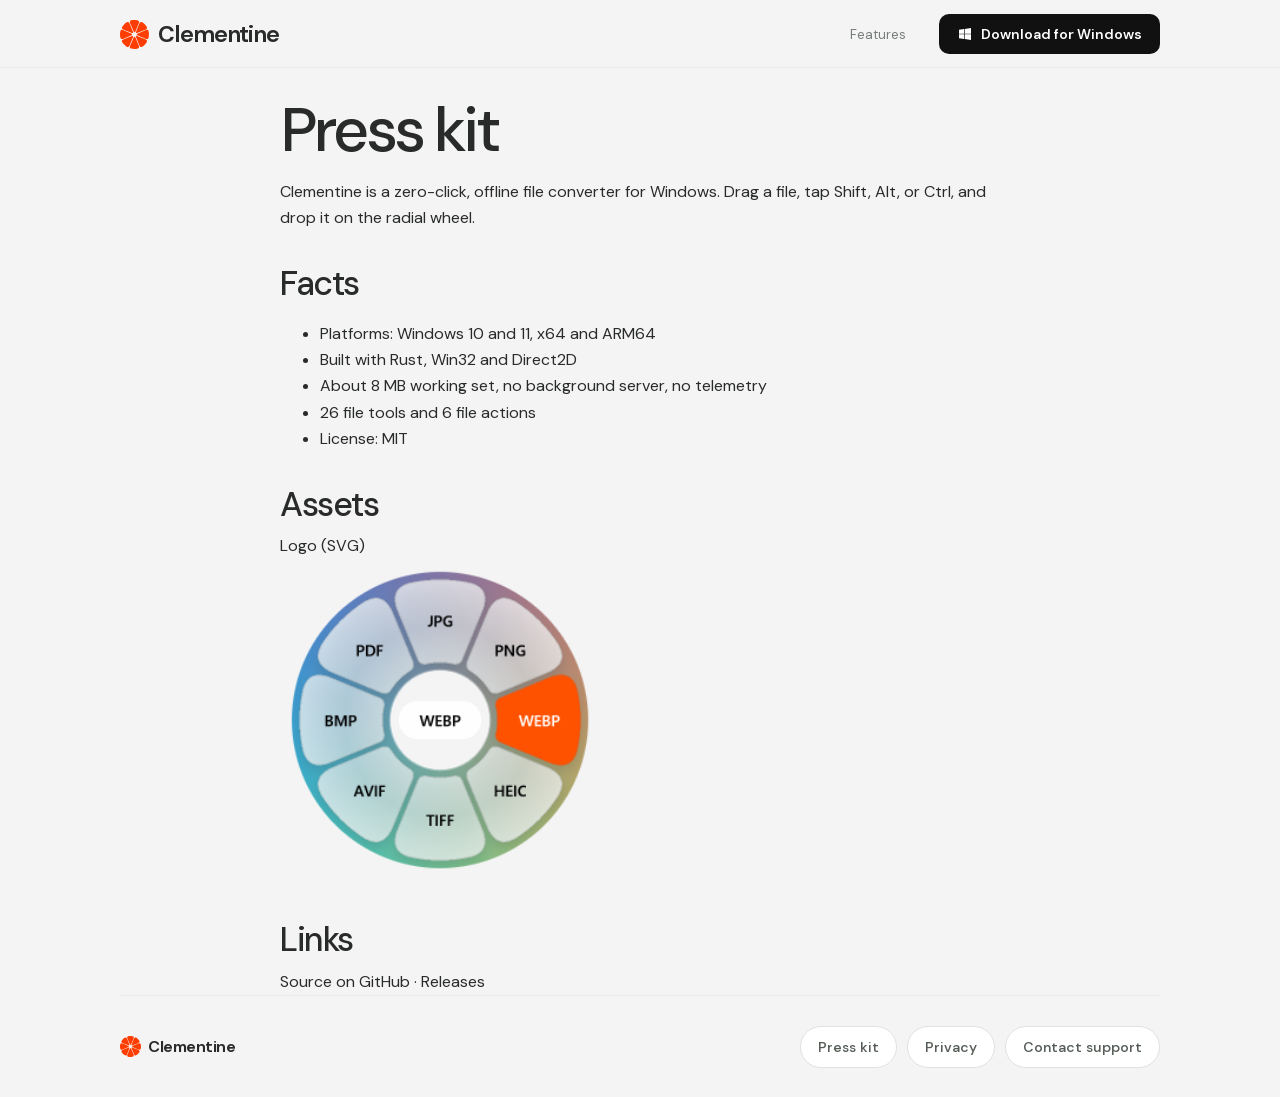
==== web/press.html @ 32402cf3 "feat(web): add interactive Clementine website, live radial playground, and README" ====
<!doctype html>
<html lang="en">
  <head>
    <meta charset="UTF-8" />
    <meta name="viewport" content="width=device-width, initial-scale=1" />
    <meta name="theme-color" content="#ffffff" />
    <title>Press kit | Clementine for Windows</title>
    <link rel="icon" type="image/svg+xml" href="favicon.svg" />
    <link rel="stylesheet" href="assets/style.css" />
  </head>
  <body class="tool-details-page">
    <header class="site-header">
      <a class="wordmark" href="index.html" aria-label="Clementine home"><span class="brand-mark" aria-hidden="true"></span>Clementine</a>
      <nav aria-label="Main navigation"><a class="quiet-link" href="index.html#details">Features</a><a href="https://github.com/TejasLamba2006/clementine/releases" class="win-download-btn" aria-label="Download Clementine for Windows"><svg viewBox="0 0 24 24" aria-hidden="true"><path d="M3 5.5 10.5 4.5v7H3zM11.5 4.4 21 3v8.5h-9.5zM3 12.5h7.5v7L3 18.5zM11.5 12.5H21V21l-9.5-1.4z"/></svg>Download for Windows</a></nav>
    </header>
    <main class="content-width prose">
      <h1>Press kit</h1>
      <p>Clementine is a zero-click, offline file converter for Windows. Drag a file, tap Shift, Alt, or Ctrl, and drop it on the radial wheel.</p>
      <h2>Facts</h2>
      <ul><li>Platforms: Windows 10 and 11, x64 and ARM64</li><li>Built with Rust, Win32 and Direct2D</li><li>About 8 MB working set, no background server, no telemetry</li><li>26 file tools and 6 file actions</li><li>License: MIT</li></ul>
      <h2>Assets</h2>
      <p><a href="favicon.svg">Logo (SVG)</a></p>
      <p><img src="images/wheel-conversions.png" alt="Clementine conversion wheel" width="320" /></p>
      <h2>Links</h2>
      <p><a href="https://github.com/TejasLamba2006/clementine">Source on GitHub</a> · <a href="https://github.com/TejasLamba2006/clementine/releases">Releases</a></p>
    </main>
    <footer class="site-footer content-width">
      <a class="wordmark" href="index.html"><span class="brand-mark" aria-hidden="true"></span>Clementine</a>
      <div class="footer-actions"><a class="support-link" href="press.html">Press kit</a><a class="support-link" href="privacy.html">Privacy</a><a class="support-link" href="https://github.com/TejasLamba2006/clementine/issues">Contact support</a></div>
    </footer>
  </body>
</html>
---- web/assets/style.css ----
@font-face{font-family:DM Sans;font-style:normal;font-weight:400 700;font-display:swap;src:url(../fonts/dm-sans-latin.woff2) format("woff2")}@font-face{font-family:Caveat;font-style:normal;font-weight:400 700;font-display:swap;src:url(../fonts/caveat.ttf) format("truetype")}:root{font-family:DM Sans,-apple-system,BlinkMacSystemFont,sans-serif;color:#282b29;background:var(--page-bg);font-synthesis:none;-webkit-font-smoothing:antialiased;--page-bg: #f4f4f4;--content-bg: #fff;--orange: #f35b28;--muted: #828782;--line: #e9ece8}*{box-sizing:border-box}html{scroll-behavior:smooth;scroll-padding-top:88px}body{margin:0}button,a{-webkit-tap-highlight-color:transparent}button{font:inherit;color:inherit}a{color:inherit;text-decoration:none}button,a,[role=menuitem]{outline-offset:6px}button:focus-visible,a:focus-visible,[role=menuitem]:focus-visible{outline:2px solid var(--orange)}button{cursor:pointer}[hidden]{display:none!important}p,h1,h2,h3{margin:0}.content-width,.site-header{width:min(1040px,calc(100% - 96px));margin-inline:auto}.site-header{height:68px;display:flex;align-items:center;justify-content:space-between;position:sticky;top:0;z-index:50}.site-header:before{content:"";position:absolute;inset:0 calc((100vw - 100%)/-2);z-index:-1;background:#f4f4f4ed;backdrop-filter:blur(16px);-webkit-backdrop-filter:blur(16px);border-bottom:1px solid #282b290a;pointer-events:none}.wordmark{display:inline-flex;gap:9px;align-items:center;font-size:23px;font-weight:650;letter-spacing:-1.1px}.brand-mark{display:inline-block;width:29px;height:29px;background:url(../favicon.svg) center / contain no-repeat;flex-shrink:0}.site-header nav{display:flex;gap:33px;align-items:center;font-size:13px}.quiet-link{color:#767d78;transition:color .2s}.quiet-link:hover{color:#282b29}.hero{overflow:hidden}.app-demo{padding-block:24px 12px}.app-demo video{display:block;width:50%;height:auto;margin-inline:auto;background:transparent;filter:brightness(1.008);mix-blend-mode:multiply;pointer-events:none}.tool-stats{display:grid;grid-template-columns:repeat(3,minmax(0,1fr));gap:20px;padding-block:24px 64px}.tool-stat{background:var(--content-bg);border:1px solid #e6e6e6;border-radius:18px;padding:36px 24px;text-align:center}.tool-stat strong{display:block;color:var(--orange);font-size:clamp(56px,7vw,80px);font-weight:500;letter-spacing:-4px;line-height:1.1;margin-bottom:14px}.tool-stat h2{font-size:clamp(17px,2vw,22px);font-weight:500;letter-spacing:-.5px}.tool-stat p{max-width:290px;margin:10px auto 0;color:var(--muted);font-size:13px;line-height:1.6}@media(max-width:600px){.tool-stats{grid-template-columns:1fr;gap:12px;padding-block:16px 40px}.tool-stat{padding:28px 20px}}.hero-copy{text-align:center;position:relative;z-index:2;padding:24px 20px 0}h1{font-size:clamp(44px,4.9vw,67px);line-height:1.07;font-weight:500;letter-spacing:-3.8px}.hero-description{margin-top:21px;font-size:14px;color:#858a84}.hero-local{margin-top:10px;font-size:14px;color:#596557}.scene{height:820px;position:relative;isolation:isolate;margin-top:-5px}.landscape{position:absolute;inset:0;z-index:-2;overflow:hidden;background:#e2ecf0}.landscape img{position:absolute;width:min(100%,1536px);height:100%;min-width:980px;object-fit:cover;object-position:center top;left:50%;top:0;transform:translate(-50%);-webkit-user-select:none;user-select:none;pointer-events:none}.scene-top-fade,.scene-bottom-fade{position:absolute;left:0;right:0;pointer-events:none;z-index:-1}.scene-top-fade{top:0;height:190px;background:linear-gradient(var(--page-bg) 0%,rgb(244 244 244 / .95) 11%,rgb(244 244 244 / .62) 40%,transparent)}.scene-bottom-fade{bottom:0;height:240px;background:linear-gradient(to bottom,rgb(244 244 244 / 0),rgb(244 244 244 / .08) 20%,rgb(244 244 244 / .64) 58%,rgb(244 244 244 / .94) 82%,var(--page-bg))}.hint-wrap{position:absolute;inset-block:0;width:min(1200px,100%);left:50%;transform:translate(-50%);z-index:3;pointer-events:none}.gesture-hint{position:absolute;width:180px;color:#596557;font-family:Caveat,Noteworthy,cursive;font-size:28px;font-weight:500;line-height:1.1;text-align:center}#hint-text{display:block;transform:rotate(-6deg)}.hint-arrow{position:absolute;left:0;top:34px;overflow:visible;fill:none;stroke:currentColor;stroke-width:1.7;stroke-linecap:round;stroke-linejoin:round}kbd{font-family:inherit;font-size:11px;font-weight:500;padding:2px 5px;margin:0 2px;background:#f7f8f4;border:1px solid #dadfd6;border-radius:4px;box-shadow:0 1px #dadfd6;color:#50594f;white-space:nowrap}.files{position:absolute;width:min(1200px,100%);height:100%;left:50%;top:0;transform:translate(-50%);z-index:2}.file{width:116px;padding:4px 0;border:0;border-radius:5px;background:none;display:flex;flex-direction:column;align-items:center;position:absolute;left:var(--x);top:var(--y);transform:translate(-50%,-50%);-webkit-user-select:none;user-select:none;touch-action:none;cursor:default;-webkit-user-drag:none;-webkit-touch-callout:none}.file-art{width:72px;height:72px;position:relative;display:flex;justify-content:center;align-items:center;border-radius:5px}.file-icon{width:64px;height:64px;object-fit:contain;pointer-events:none}.file-name{font-family:-apple-system,BlinkMacSystemFont,sans-serif;font-size:12px;font-weight:500;line-height:17px;color:#fff;padding:1px 4px;margin-top:2px;border-radius:3px;text-shadow:0 1px 3px #24323dcc,0 0 1px #24323d80;max-width:116px;overflow:hidden;text-overflow:ellipsis;white-space:nowrap}.file.is-selected .file-art{background:#263a5026}.file.is-selected .file-name,.drag-ghost .file-name{color:#fff;background:#0063d9;text-shadow:none}.file:focus-visible{outline:none}.file.is-source{opacity:.4}.file.is-processing{pointer-events:none}.file.is-processing .file-art{opacity:.48}.file.is-processing .file-art:after{content:"";width:16px;height:16px;border:2px solid #b6bfb3;border-top-color:var(--orange);border-radius:50%;position:absolute;animation:spin .7s linear infinite}.radial-menu{position:fixed;z-index:30;width:272px;height:272px;transform:translate(-50%,-50%);pointer-events:none;animation:bloom .2s cubic-bezier(.18,.82,.24,1)}.fan-glass{position:absolute;inset:10.08px;border-radius:50%;background:#c0c9cd40;backdrop-filter:blur(16px) saturate(1.45);-webkit-backdrop-filter:blur(16px) saturate(1.45);-webkit-mask:radial-gradient(circle,transparent 0 42.24px,#000 42.6px);mask:radial-gradient(circle,transparent 0 42.24px,#000 42.6px);box-shadow:inset 0 0 0 1px #fff5}.radial-menu svg{position:relative;overflow:visible;filter:drop-shadow(0 5px 8px #26343825)}.petal{fill:url(#glass-fill);stroke:#5d666638;stroke-width:.75;transition:fill .12s}.fan-target.is-highlighted .petal{fill:#ff5200;stroke:#c2653470}.wheel-label{fill:#000;font:600 14px ui-rounded,SF Pro Rounded,-apple-system,BlinkMacSystemFont,sans-serif;letter-spacing:.35px;pointer-events:none}.fan-target.is-highlighted .wheel-label,.preview-target.is-highlighted .wheel-label{fill:#fff}.wheel-tool-label{font-size:8.5px;letter-spacing:.2px}.wheel-tool-icon{pointer-events:none;filter:brightness(0)}.fan-target.is-highlighted .wheel-tool-icon,.preview-target.is-highlighted .wheel-tool-icon{filter:brightness(0) invert(1)}.fan-target{cursor:pointer}.radial-menu.keyboard-mode .fan-target{pointer-events:auto}.fan-center-label{position:absolute;z-index:2;left:50%;top:50%;transform:translate(-50%,-50%);display:grid;place-items:center;width:70px;min-height:32px;border-radius:24px;background:#ffffffb8;backdrop-filter:blur(12px) saturate(1.3);-webkit-backdrop-filter:blur(12px) saturate(1.3);border:1px solid #ffffffb3;padding:4px 6px;color:#000;font:500 12px/1.2 ui-rounded,SF Pro Rounded,-apple-system,BlinkMacSystemFont,sans-serif;letter-spacing:.35px;text-align:center;box-shadow:0 2px 6px #00000010,inset 0 1px #ffffffb3;pointer-events:none}.fan-center-label.is-tool{min-height:36px;font-size:8.5px;font-weight:600;letter-spacing:.2px;overflow-wrap:anywhere}.drag-ghost{position:fixed;left:0;top:0;padding:4px 0;display:flex;flex-direction:column;align-items:center;z-index:40;pointer-events:none;opacity:.8}body.is-dragging,body.is-dragging *{cursor:default!important}body.is-dragging{-webkit-user-select:none;user-select:none}.details{padding-top:82px;padding-bottom:104px}h2{font-size:34px;font-weight:500;line-height:1.2;letter-spacing:-1.45px}h3{font-size:15px;font-weight:550;letter-spacing:-.25px}.bento-grid{display:grid;grid-template-columns:repeat(6,minmax(0,1fr));gap:16px}.bento-tabs{display:flex;flex-wrap:wrap;justify-content:center;width:fit-content;max-width:100%;gap:4px;padding:5px;margin:0 auto 24px;border-radius:14px;background:#f4f4f4}.bento-tabs button{display:flex;align-items:center;justify-content:center;gap:8px;border:0;border-radius:10px;padding:10px 12px;background:transparent;color:#777;font-size:12px;font-weight:500}.bento-tabs img{width:22px;height:22px;flex-shrink:0;object-fit:contain;pointer-events:none}.bento-tabs button[aria-selected=true]{background:#fff;color:#292929;box-shadow:0 1px 4px #0000000d}#bento-panel:focus-visible{outline:2px solid var(--orange);outline-offset:7px;border-radius:20px}.bento-cards{display:contents}.bento-grid[data-file-type=zip] .bento-card{grid-column:span 3}.bento-shortcut{grid-column:1 / -1;padding:32px 0 27px;border:1px solid #e6e6e6;border-radius:20px;overflow:hidden;background:var(--content-bg)}.bento-shortcut>h2{text-align:center;font-size:32px;margin-bottom:30px}.wheel-pair{display:grid;grid-template-columns:repeat(2,minmax(0,1fr))}.wheel-pair:where([data-wheel-count="1"]){grid-template-columns:1fr}.wheel-preview{min-width:0;text-align:center}.wheel-preview+.wheel-preview{border-left:1px solid #e5e5e5}.wheel-keys{display:flex;align-items:center;justify-content:center;gap:13px;height:72px;margin-bottom:18px}.wheel-preview>h3{font-size:12px;font-weight:500;letter-spacing:0;color:#757575}.demo-key{width:78px;height:66px;border:1px solid #d5dad5;border-radius:10px;padding:10px 11px;display:flex;flex-direction:column;align-items:flex-start;justify-content:space-between;font-family:-apple-system,BlinkMacSystemFont,sans-serif;font-size:10px;background:linear-gradient(#fff,#f4f5f1);color:#697267;box-shadow:0 4px #dce1db,0 5px 8px #334d3210,inset 0 1px #fff}.demo-key>span{font-size:22px;line-height:22px}.drag-shift-prompt{position:fixed;width:220px;z-index:45;display:flex;flex-direction:column;align-items:center;gap:14px;transform:translate(-50%);pointer-events:none;transition:opacity .18s}.drag-shift-prompt p{font-size:12px;font-weight:500;line-height:1.4;color:#52604f;text-shadow:0 1px 4px #fff}.drag-shift-prompt .demo-key{animation:press-shift 1.8s ease-in-out infinite}.drag-shift-prompt.is-pressed{opacity:0;transition-delay:.18s}.drag-shift-prompt.is-pressed .demo-key{animation:none;transform:translateY(4px);color:#d55223;background:#fff0e4;box-shadow:0 1px #d9c1af,inset 0 1px 4px #c5641810}.demo-key.is-held{color:#d55223;background:#fff0e4;border-color:#efc8ac;box-shadow:0 1px #e4ba9b,inset 0 1px 4px #c5641810;transform:translateY(4px)}.key-plus{color:#9aa099;font-size:12px}.wheel-stage{position:relative;min-width:0;height:324px}.preview-fan{position:absolute;z-index:2;left:50%;top:20px;width:272px;height:272px;transform:translate(-50%)}.preview-fan>svg{position:relative;overflow:visible;filter:drop-shadow(0 5px 8px #26343820)}.preview-petal{fill:var(--preview-glass);stroke:#5d666638;stroke-width:.75}.preview-target{cursor:pointer;outline:none}.preview-target:focus-visible .preview-petal{stroke:#52656c;stroke-width:2}.preview-target.is-highlighted .preview-petal{fill:#ff5200;stroke:#c2653470}.demo-result{position:absolute;top:289px;width:100%;text-align:center;color:#6c797d;font-size:11px}.bento-card{grid-column:span 2;display:flex;flex-direction:column;overflow:hidden;border-radius:18px;border:1px solid #e6e6e6;background:var(--content-bg)}.bento-card-link{cursor:pointer}.bento-card-link:hover{border-color:#cfd2cf}.bento-card-link:focus-visible{outline-offset:3px}.bento-illustration{position:relative}.bento-art{height:203px;position:relative;display:flex;align-items:center;justify-content:center;flex-shrink:0;-webkit-user-select:none;user-select:none}.bento-art img{object-fit:contain;pointer-events:none}.bento-copy{padding:16px 27px 29px}.bento-copy h3{font-size:17px;font-weight:550;letter-spacing:-.45px}.bento-copy p{color:#777;font-size:12px;line-height:1.8;margin-top:10px}.card-detail-cue{display:flex;align-items:center;justify-content:space-between;margin-top:18px;padding-top:14px;border-top:1px solid #eeeeec;color:#666d67;font-size:11px;font-weight:600}.card-detail-cue b{color:var(--orange);font-size:15px;font-weight:500}.selection-label{display:inline-block;padding:4px 8px;margin-bottom:10px;border-radius:5px;background:#f4f4f4;color:#777;font-size:10px;line-height:1.4}.join-art{gap:12px}.join-clips{display:flex;gap:5px}.join-clips>div,.archive-formats>div{display:flex;flex-direction:column;align-items:center;gap:8px;color:#888;font-size:10px}.join-clips img{width:45px;height:65px}.join-art>img{width:60px;height:80px}.join-art>span{color:#aaa;font-size:20px}.split-art{flex-direction:column;gap:17px}.split-strip{display:flex;gap:9px}.split-strip>div{position:relative;width:61px;height:43px}.split-strip img{width:100%;height:100%;object-fit:cover;border-radius:3px}.split-strip span{position:absolute;bottom:3px;left:4px;color:#fff;text-shadow:0 1px 3px #000;font-size:9px}.split-output{display:flex;align-items:center;gap:7px;color:#888;font-size:10px}.split-output img{width:40px;height:40px}.archive-formats{gap:12px}.archive-formats img{width:51px;height:68px}.compression-art{gap:13px;padding-top:12px}.compression-source,.compression-output{display:flex;flex-direction:column;align-items:center;width:105px}.compression-source img{width:86px;height:86px}.compression-output img{width:61px;height:86px}.compression-source span,.compression-output span{font:9px -apple-system,sans-serif;color:#8a959b;margin-top:5px}.compression-arrow,.archive-arrow{font-size:20px;color:#a9b6b9}.pdf-art{gap:2px;padding-top:13px}.pdf-page{position:relative}.pdf-page img{display:block;width:73px;height:91px}.pdf-page>span{display:block;text-align:center;font:9px -apple-system,sans-serif;color:#a99b90;margin-top:4px}.pdf-page-one{margin-top:22px}.pdf-page-three{margin-top:-22px}.metadata-sheet{width:162px;margin-top:16px;padding:11px 17px 14px;border:1px solid #e2e8e0;border-radius:11px;background:#fff9;box-shadow:0 5px 14px #344b2b08}.metadata-sheet>img{width:67px;height:46px;display:block;margin:0 auto 10px}.metadata-sheet>span{display:flex;align-items:center;justify-content:space-between;font-size:10px;line-height:23px;color:#9aa397;border-top:1px solid #e6ece2}.metadata-sheet i{font-style:normal;color:#b4bfb1}.resize-art{padding-bottom:12px}.resize-frame{width:166px;height:111px;border:1px solid #84999d;position:relative;padding:5px}.resize-frame>img{width:100%;height:100%;object-fit:cover}.resize-frame i{position:absolute;width:6px;height:6px;border:1px solid #84999d;background:#fff}.resize-frame i:nth-of-type(1){left:-3px;top:-3px}.resize-frame i:nth-of-type(2){right:-3px;top:-3px}.resize-frame i:nth-of-type(3){left:-3px;bottom:-3px}.resize-frame i:nth-of-type(4){right:-3px;bottom:-3px}.resize-size{position:absolute;top:165px;color:#98a095;font:9px -apple-system,sans-serif}.media-art{flex-direction:column;gap:19px;padding-top:18px}.photo-tool-preview{width:166px;height:111px;padding:5px;overflow:hidden;border:1px solid #e0e3e0;border-radius:12px;background:#f6f6f6;box-shadow:0 5px 14px #344b2b0a}.photo-tool-preview img{display:block;width:100%;height:100%;border-radius:8px;object-fit:cover}.waveform{height:87px;display:flex;gap:3px;align-items:center}.waveform>span{width:3px;border-radius:2px;background:#a6a6a6}.waveform>span:nth-child(-n+5),.waveform>span:nth-last-child(-n+5){opacity:.3}.audio-visualizer-art{gap:12px;padding-top:12px}.visualizer-canvas{display:flex;align-items:center;justify-content:center;width:220px;height:86px;padding:0 10px;border-radius:10px;background:#000;overflow:hidden}.visualizer-canvas .waveform{height:70px;gap:3px}.visualizer-canvas .waveform>span{width:3px;background:var(--orange);opacity:1}.media-tools{display:flex;gap:21px;align-items:center}.media-tools img{width:17px;height:17px;opacity:.45}.archive-art{gap:10px}.archive-file{width:70px;height:89px}.archive-contents{position:relative;width:102px;height:80px}.archive-contents img{position:absolute;width:52px;height:64px;top:8px}.archive-contents img:nth-child(1){left:0;top:0}.archive-contents img:nth-child(2){left:24px;top:12px}.archive-contents img:nth-child(3){left:48px;top:24px}.file-flow{gap:18px}.file-flow>img,.file-flow .flow-stack img{width:73px;height:91px}.file-flow>span,.text-art>span{color:#aaa;font-size:20px}.flow-stack{position:relative;width:99px;height:107px}.flow-stack img{position:absolute;top:0;left:0}.flow-stack img+img{top:16px;left:26px}.collage-art{width:176px;height:122px;display:grid;grid-template-columns:1fr 1fr;grid-template-rows:1fr 1fr;gap:4px;padding:5px;background:#fff;box-shadow:0 3px 9px #00000012}.collage-art img{width:100%;height:100%;min-height:0;object-fit:cover}.collage-art img:first-child{grid-row:1 / -1;object-position:30% center}.collage-art img:last-child{object-position:80% 90%}.timeline-art{flex-direction:column;gap:14px;padding-top:20px}.timeline-art>img{width:58px;height:58px}.timeline-track{display:flex;align-items:center;width:194px;height:52px;gap:2px;padding:4px 7px;position:relative;border:1px solid #a0a0a0;border-radius:5px;overflow:hidden}.timeline-track>img{min-width:0;width:20%;height:100%;object-fit:cover}.timeline-track>i{position:absolute;z-index:1;left:0;inset-block:0;width:5px;background:#a0a0a0}.timeline-track>i:last-child{left:auto;right:0}.timeline-track .waveform{transform:scaleY(.45);gap:2px}.speed-art{flex-direction:column;gap:15px;padding-top:17px}.speed-art>img{width:76px;height:83px}.speed-art>div{display:flex;align-items:center;gap:17px;font-size:12px;color:#999}.speed-art strong{font-weight:500;padding:6px 11px;border-radius:6px;background:#fff;color:#555}.media-art .media-file{width:78px;height:89px}.snapshot-art{display:flex;align-items:center;width:222px}.snapshot-art img{width:84px;height:72px;padding:4px 4px 12px;background:#fff;object-fit:cover;box-shadow:0 3px 9px #00000012}.snapshot-art img+img{margin-left:-15px}.snapshot-art img:nth-child(2){transform:translateY(-15px)}.channels-art{flex-direction:column;gap:9px}.channels-art>div{display:flex;align-items:center;gap:12px;color:#888;font-size:11px;height:42px}.channels-art .waveform{transform:scaleY(.42)}.text-art{gap:18px}.text-art>img{width:72px;height:92px}.text-sheet{width:70px;height:87px;padding:12px 10px;background:#fff;border:1px solid #ddd;box-shadow:0 2px 4px #00000008}.text-sheet span{display:block;color:#888;font-size:10px;margin-bottom:9px}.text-sheet i{display:block;height:2px;background:#ccc;margin-top:6px}.text-sheet i:last-child{width:65%}.bento-footnote{text-align:center;color:#929b8f;font-size:11px;margin-top:27px}.formats{border-top:1px solid var(--line);padding-top:79px;padding-bottom:100px}.formats-heading{display:flex;align-items:flex-end;justify-content:space-between;margin-bottom:41px}.format-row{display:grid;grid-template-columns:160px 1fr 210px;align-items:center;border-top:1px solid var(--line);padding:24px 0;gap:22px}.format-row h3{font-size:13px}.format-row p{display:flex;flex-wrap:wrap;gap:8px 18px;font-size:12px;color:#636d64;word-spacing:14px}.format-row p span{word-spacing:normal}.format-note{text-align:right;font-size:11px;color:#a0a69d}.format-footnote{margin-top:3px;font-size:10px;color:#a0a69d}.privacy{display:grid;grid-template-columns:.9fr 1.1fr;gap:64px;padding-block:76px;border-top:1px solid var(--line)}.privacy-eyebrow{color:#b84116;font-size:14px;font-weight:600;margin-bottom:18px}.privacy-copy h2{max-width:390px;font-size:clamp(36px,4vw,48px);letter-spacing:-1.8px}.privacy-copy>p:last-child{max-width:420px;margin-top:22px;color:#636d64;font-size:16px;line-height:1.7}.privacy-points{display:grid;gap:14px}.privacy-points article{position:relative;min-height:156px;padding:28px 28px 28px 82px;border:1px solid #e6e6e6;border-radius:18px;background:var(--content-bg)}.privacy-points article>span{position:absolute;left:27px;top:27px;display:grid;place-items:center;width:36px;height:36px;border-radius:10px;background:#f0f0f0;color:#6d726e;font:500 20px/1 -apple-system,BlinkMacSystemFont,sans-serif}.privacy-points h3{font-size:18px}.privacy-points p{margin-top:9px;color:#777;font-size:14px;line-height:1.65}.closing{text-align:center;background:var(--page-bg);padding:36px 24px 104px}.closing-mark{width:39px;height:39px;margin-bottom:24px}.closing h2{font-size:35px}.download-section{display:grid;grid-template-columns:1fr 1.15fr;gap:64px;align-items:center;padding-block:28px 104px}.download-eyebrow{color:#b84116;font-size:14px;font-weight:600;margin-bottom:18px}.download-intro h2{font-size:clamp(36px,4vw,48px);letter-spacing:-1.8px}.download-intro>p:last-child{max-width:340px;margin-top:22px;font-size:16px;line-height:1.7;color:#636d64}.download-card{padding:36px;border:1px solid #e8d7cd;border-radius:22px;background:var(--content-bg);box-shadow:0 12px 40px #282b2907}.download-card h3{font-size:19px}.download-includes{list-style:none;padding:24px 0 0;margin:24px 0 0;border-top:1px solid var(--line);display:grid;gap:16px}.download-includes li{position:relative;padding-left:26px;font-size:15px;line-height:1.5}.download-includes li:before{content:"✓";position:absolute;left:0;color:#b84116}.app-store-badge{display:inline-flex;width:179px;height:46px;flex-shrink:0}.app-store-badge img{display:block;width:100%;height:auto}.download-card .app-store-badge{margin-top:32px}.download-compatibility{margin-top:18px;font-size:14px;line-height:1.6;color:#636d64}@media(max-width:700px){.privacy{grid-template-columns:1fr;gap:28px;padding-block:54px}.privacy-points article{min-height:0;padding:24px 22px 24px 72px}.privacy-points article>span{left:21px;top:23px}.download-section{grid-template-columns:1fr;gap:28px;padding-bottom:64px}.download-card{padding:26px}}.system-requirements{display:block;margin-top:15px;color:#a2a599;font-size:10px}.site-footer{border-top:1px solid var(--line);min-height:102px;display:flex;align-items:center;justify-content:space-between}.site-footer .wordmark{font-size:16px;letter-spacing:-.5px;gap:7px}.site-footer .brand-mark{width:21px;height:21px}.footer-actions{display:flex;align-items:center;gap:10px}.support-link{display:inline-flex;align-items:center;min-height:42px;padding:10px 17px;border:1px solid #dfe2df;border-radius:999px;background:var(--content-bg);color:#565d57;font-size:14px;font-weight:550;transition:border-color .2s,color .2s,background .2s}.support-link:hover{border-color:#c8ccc8;background:#fafafa;color:#282b29}.tool-details-page main{padding-top:28px}.tools-index{display:grid;grid-template-columns:repeat(5,minmax(0,1fr));gap:1px;overflow:hidden;margin-bottom:28px;border:1px solid #e5e7e4;border-radius:18px;background:#e5e7e4}.tools-index-group{min-width:0;padding:22px;background:var(--content-bg)}.tools-index-group h2{margin-bottom:15px;color:#343834;font-size:13px;font-weight:650;letter-spacing:-.2px}.tools-index-group div{display:grid;gap:9px}.tools-index-group a{color:#777d78;font-size:11px;line-height:1.35}.tools-index-group a:hover{color:var(--orange)}.tool-detail-list{display:grid;gap:20px;padding-bottom:100px}.tool-detail-row{display:grid;grid-template-columns:minmax(0,1.15fr) minmax(280px,.85fr);min-height:580px;overflow:hidden;border:1px solid #dedfdd;border-radius:22px;background:#efefef}.tool-window-shot{display:flex;align-items:center;justify-content:center;min-width:0;min-height:520px;margin:0;padding:42px 34px;overflow:hidden;background:transparent}.tool-window-shot img{display:block;width:100%;max-width:520px;max-height:610px;border-radius:24px;object-fit:contain;filter:drop-shadow(0 15px 24px #2025221a)}.tool-detail-copy{align-self:center;padding:52px 50px}.tool-detail-copy>span{color:var(--orange);font-size:11px;font-weight:650;text-transform:uppercase;letter-spacing:.8px}.tool-detail-copy h2{margin-top:12px;font-size:36px}.tool-detail-copy>p{margin-top:18px;color:#6f756f;font-size:14px;line-height:1.7}.tool-detail-copy ul{display:grid;gap:13px;margin:28px 0 0;padding:25px 0 0;border-top:1px solid #e9ebe8;list-style:none}.tool-detail-copy li{position:relative;padding-left:22px;color:#464c47;font-size:13px;line-height:1.5}.tool-detail-copy li:before{content:"✓";position:absolute;left:0;color:var(--orange);font-weight:650}.tools-cta{display:flex;align-items:center;justify-content:space-between;gap:40px;margin-bottom:96px;padding:48px 52px;border-radius:22px;background:#282b29;color:#fff}.tools-cta h2{max-width:590px;font-size:33px}.tools-cta p{margin-top:12px;color:#bbc0bb;font-size:13px}.press-page{background:#f7f7f5}.press-page .site-header,.press-page .site-footer,.press-main{width:min(760px,calc(100% - 96px))}.press-nav-link{color:#666d67;font-size:13px}.press-nav-link:hover{color:#282b29}.press-main{padding:64px 0 96px}.press-intro{padding-bottom:54px}.press-intro>p:first-child{color:var(--orange);font-size:12px;font-weight:650}.press-intro h1{margin-top:10px;font-size:clamp(42px,6vw,58px)}.press-intro>p:last-of-type{max-width:660px;margin-top:20px;color:#626862;font-size:17px;line-height:1.65}.press-actions{display:flex;flex-wrap:wrap;gap:20px;margin-top:26px}.press-text-link,.press-facts a,.press-file-link{color:#bd441b;text-decoration:underline;text-underline-offset:4px}.press-text-link{font-size:13px}.press-section{padding:48px 0;border-top:1px solid #d9dcd8}.press-section>h2,.press-section-heading h2{font-size:28px}.press-facts{margin:26px 0 0;border-top:1px solid #d9dcd8}.press-facts div{display:flex;gap:24px;padding:13px 0;border-bottom:1px solid #d9dcd8}.press-facts dt{flex:0 0 150px;color:#7a807a;font-size:13px}.press-facts dd{min-width:0;margin:0;font-size:13px;font-weight:550}.press-copy p{margin-top:9px;color:#626862;font-size:15px;line-height:1.75}.press-copy .press-description-lead{margin-top:24px;color:#323633;font-size:17px;font-weight:650;line-height:1.6}.press-copy .press-description-body{margin-top:25px;padding-top:25px;border-top:1px solid #d9dcd8}.press-copy .press-description-continuation{margin-top:20px}.press-features{margin:24px 0 0;padding-left:20px}.press-features li{margin-top:10px;padding-left:4px;color:#4f554f;font-size:14px;line-height:1.55}.press-section-heading{margin-bottom:28px}.press-section-heading p{max-width:600px;margin-top:9px;color:#777d78;font-size:13px;line-height:1.6}.press-section-heading .press-text-link{display:inline-block;margin-top:13px}.press-assets{display:block}.press-asset{display:block;margin-bottom:40px}.press-asset img{display:block;width:100%;height:auto;border:1px solid #d9dcd8;border-radius:12px}.press-asset span{display:block;margin-top:10px;color:#686f69;font-size:12px}.press-icon-asset{width:220px}.press-video{display:block;width:100%;margin-top:26px;border:1px solid #d9dcd8;border-radius:12px;background:#fff}.press-file-link{display:inline-block;margin-top:12px;font-size:13px}.press-contact p{margin-top:9px;color:#777d78;font-size:14px}.press-contact .press-text-link{display:inline-block;margin-top:16px}.press-page .site-footer .support-link{min-height:0;padding:0;border:0;border-radius:0;background:none;font-size:13px}.press-page .site-footer .support-link:hover{background:none}.sr-only{position:absolute;width:1px;height:1px;padding:0;margin:-1px;overflow:hidden;clip:rect(0,0,0,0);white-space:nowrap;border:0}@keyframes bloom{0%{opacity:0;transform:translate(-50%,-50%) scale(.45)}to{opacity:1;transform:translate(-50%,-50%) scale(1)}}@keyframes spin{to{transform:rotate(360deg)}}@keyframes press-shift{0%,52%,to{transform:translateY(0);color:#697267;background:#fafbf7;box-shadow:0 4px #dce1db,0 5px 8px #334d3210,inset 0 1px #fff}20%,34%{transform:translateY(4px);color:#d55223;background:#fff0e4;box-shadow:0 1px #d9c1af,inset 0 1px 4px #c5641810}}@media(min-width:1537px){.landscape{background:linear-gradient(#e8eef2,#dfeaf0)}.landscape img{-webkit-mask-image:linear-gradient(90deg,transparent,#000 12%,#000 88%,transparent);mask-image:linear-gradient(90deg,transparent,#000 12%,#000 88%,transparent)}}@media(max-width:1100px){.scene{height:760px}.format-row{grid-template-columns:120px 1fr 185px}.format-row p{gap:12px;word-spacing:8px;flex-wrap:wrap}.bento-copy{padding:16px 22px 25px}.bento-copy h3{font-size:16px}}@media(max-width:900px){.tools-index{grid-template-columns:repeat(2,minmax(0,1fr))}.tool-detail-row{grid-template-columns:1fr}.tool-window-shot{min-height:480px}.tool-detail-copy{padding:44px}}@media(min-width:701px)and (max-width:900px){.bento-card{grid-column:span 3}.demo-key{width:65px}}@media(max-width:700px){html{scroll-padding-top:82px}.content-width,.site-header{width:calc(100% - 44px)}.site-header{height:62px}.wordmark{font-size:21px}.brand-mark{width:26px;height:26px}.site-header nav{gap:16px;font-size:11px}.quiet-link{display:none}.app-demo video{width:90%}.hero{padding-bottom:28px}.hero-copy{padding-top:20px}h1{font-size:47px;letter-spacing:-2.6px}.hero-description,.scene{display:none}.landscape img{min-width:870px}.scene-top-fade{height:190px}.scene-bottom-fade{height:200px}.file{--x: var(--mobile-x) !important;--y: var(--mobile-y) !important;width:90px}.file-art{width:64px;height:64px}.file-icon{width:56px;height:56px}.file-name{font-size:11px;max-width:94px}.details{padding-top:47px;padding-bottom:61px}h2{font-size:28px;letter-spacing:-1.1px}.bento-grid{gap:13px}.bento-tabs{width:100%;gap:2px;margin-bottom:18px}.bento-tabs button{flex:0 0 auto;min-width:62px;flex-direction:column;gap:5px;padding:9px 4px;font-size:11px}.demo-key{width:74px;height:61px}.bento-card,.bento-grid[data-file-type=zip] .bento-card{grid-column:1 / -1}.bento-art{height:194px}.bento-copy{padding:13px 25px 27px}.bento-copy h3{font-size:18px}.bento-footnote{font-size:10px;line-height:1.7;margin-top:22px}.formats{padding-top:51px;padding-bottom:66px}.formats-heading{display:block;margin-bottom:27px}.format-row{grid-template-columns:80px 1fr;gap:10px;padding:20px 0}.format-row p{display:block;line-height:2;font-size:11px;word-spacing:8px}.format-row h3{font-size:12px}.format-note{display:block;grid-column:2;font-size:10px;line-height:1.6}.format-footnote{line-height:1.7;font-size:9px}.closing{padding-top:19px;padding-bottom:65px}.closing h2{font-size:28px}.site-footer{min-height:86px;flex-wrap:wrap;gap:14px;padding-block:18px}.footer-actions{width:100%}.footer-actions .support-link{flex:1;justify-content:center;text-align:center}.tool-details-page main{padding-top:16px}.tools-index{grid-template-columns:1fr;margin-bottom:16px}.tools-index-group{padding:20px}.tools-index-group div{display:flex;flex-wrap:wrap;gap:8px}.tools-index-group a{padding:7px 10px;border-radius:999px;background:#f3f3f3}.tool-detail-list{gap:14px;padding-bottom:60px}.tool-detail-row{min-height:0;border-radius:18px}.tool-window-shot{min-height:320px;padding:28px 18px}.tool-window-shot img{max-height:430px}.tool-detail-copy{padding:30px 25px 34px}.tool-detail-copy h2{font-size:28px}.tools-cta{align-items:flex-start;flex-direction:column;margin-bottom:60px;padding:34px 28px}.tools-cta h2{font-size:27px}.press-page .site-header,.press-page .site-footer,.press-main{width:calc(100% - 44px)}.press-main{padding:44px 0 68px}.press-intro{padding-bottom:42px}.press-intro>p:last-of-type{font-size:16px}.press-section{padding:38px 0}.press-facts dt{flex-basis:104px}.press-asset{margin-bottom:30px}.press-icon-asset{width:170px}.press-page .footer-actions{flex-wrap:wrap}.press-page .footer-actions .support-link{flex:0 0 auto}}@media(max-width:360px){.site-header .wordmark{gap:6px;font-size:18px}.site-header .brand-mark{width:23px;height:23px}.site-header .app-store-badge{width:156px;height:40px}}@media(max-width:600px){.wheel-pair{grid-template-columns:1fr}.wheel-preview+.wheel-preview{border-left:0;border-top:1px solid #e5e5e5;padding-top:25px;margin-top:8px}.bento-shortcut>h2{font-size:28px}}@media(prefers-reduced-motion:reduce){html{scroll-behavior:auto}*,*:before,*:after{animation-duration:.01ms!important;transition-duration:.01ms!important}}.wheel-note{padding:0 22px;text-align:center;color:var(--muted);font-size:12px;line-height:1.7}.drag-wheel-prompt{position:fixed;z-index:45;display:flex;gap:15px;padding:9px 13px;border:1px solid #fff9;border-radius:12px;background:#ffffffd9;-webkit-backdrop-filter:blur(14px);backdrop-filter:blur(14px);transform:translate(-50%);pointer-events:none;color:#596557;font-size:11px;white-space:nowrap}.file-actions-section{padding-block:0 80px}.actions-heading{display:flex;justify-content:space-between;align-items:center;margin-bottom:28px}.actions-heading p{margin-top:12px;color:var(--muted);font-size:14px}.file-actions-layout{display:grid;grid-template-columns:320px minmax(0,1fr);align-items:center;gap:24px}.file-actions-preview{padding:30px 16px 12px;border:1px solid #e6e6e6;border-radius:18px;background:var(--content-bg)}.file-action-cards{display:grid;grid-template-columns:repeat(2,minmax(0,1fr));gap:16px}.file-action-card{padding:30px;border-radius:18px;border:1px solid #e6e6e6;background:var(--content-bg)}.file-action-card img{display:block;margin-bottom:22px;opacity:.7}.file-action-card h3{font-size:18px}.file-action-card p{margin-top:12px;font-size:13px;line-height:1.75;color:var(--muted)}.actions-footnote{margin-top:22px;color:var(--muted);font-size:12px;line-height:1.8}.action-demo{position:fixed;z-index:55;right:24px;bottom:24px;width:280px;padding:26px;border:1px solid #d9dfda;border-radius:20px;background:#f9faf8ee;-webkit-backdrop-filter:blur(20px);backdrop-filter:blur(20px);box-shadow:0 12px 45px #24323d26}.action-demo h3{font-size:18px}.action-demo p{font-size:12px;line-height:1.7;color:var(--muted)}.action-demo small{display:block;margin-top:18px;font-size:10px;color:var(--muted)}.action-demo-close{position:absolute;right:13px;top:10px;border:0;border-radius:50%;background:#e5e7e4;width:24px;height:24px;font-size:18px}.action-demo-file{display:flex;align-items:center;gap:6px;font-size:12px;padding-block:15px;overflow-wrap:anywhere}.action-demo-file .file-art{flex-shrink:0}.action-demo code{display:block;margin-top:14px;font-size:11px;overflow-wrap:anywhere}.action-demo-destination{margin-top:15px;padding:10px 14px;border:0;border-radius:8px;background:var(--orange);color:#fff;font:inherit;font-size:12px}@media(max-width:900px){.file-actions-layout{grid-template-columns:1fr}.file-actions-preview{width:320px;max-width:100%;justify-self:center}}@media(max-width:700px){.wheel-pair{grid-template-columns:1fr}.wheel-preview+.wheel-preview{border-left:0;border-top:1px solid #e5e5e5;padding-top:25px}.file-action-cards{grid-template-columns:1fr;gap:12px}.file-actions-section{padding-bottom:60px}.actions-heading p{max-width:210px;line-height:1.6}.file-action-card{padding:26px}.action-demo{width:min(280px,calc(100vw - 32px));right:16px;bottom:16px}}.radial-menu.is-empty{width:245px;height:auto}.empty-drag-wheel{padding:24px;border:1px solid #d9dfda;border-radius:18px;background:#fffffff2;box-shadow:0 8px 28px #24323d20;color:var(--muted);font-size:13px;line-height:1.7;text-align:center}

.win-download-btn{display:inline-flex;align-items:center;gap:8px;height:40px;padding:0 18px;border-radius:10px;background:#111;color:#fff;font:600 14px/1 "DM Sans",system-ui,sans-serif;text-decoration:none;white-space:nowrap;transition:transform .15s,background .15s}
.win-download-btn:hover{background:#2a2a2a;transform:translateY(-1px)}
.win-download-btn svg{width:16px;height:16px;fill:currentColor}
.win-download-btn.secondary{background:#fff;color:#111;box-shadow:inset 0 0 0 1px rgba(0,0,0,.18)}
.win-download-btn.secondary:hover{background:#f4f4f4}
.download-card .win-download-btn{margin-right:8px;margin-bottom:8px}
.winget-cmd{display:inline-block;margin:8px 0 0;padding:8px 12px;border-radius:8px;background:#f4f4f4;font:13px ui-monospace,Consolas,monospace}
.prose{max-width:720px;line-height:1.65}.prose h1{margin-bottom:16px}.prose h2{margin:32px 0 8px}
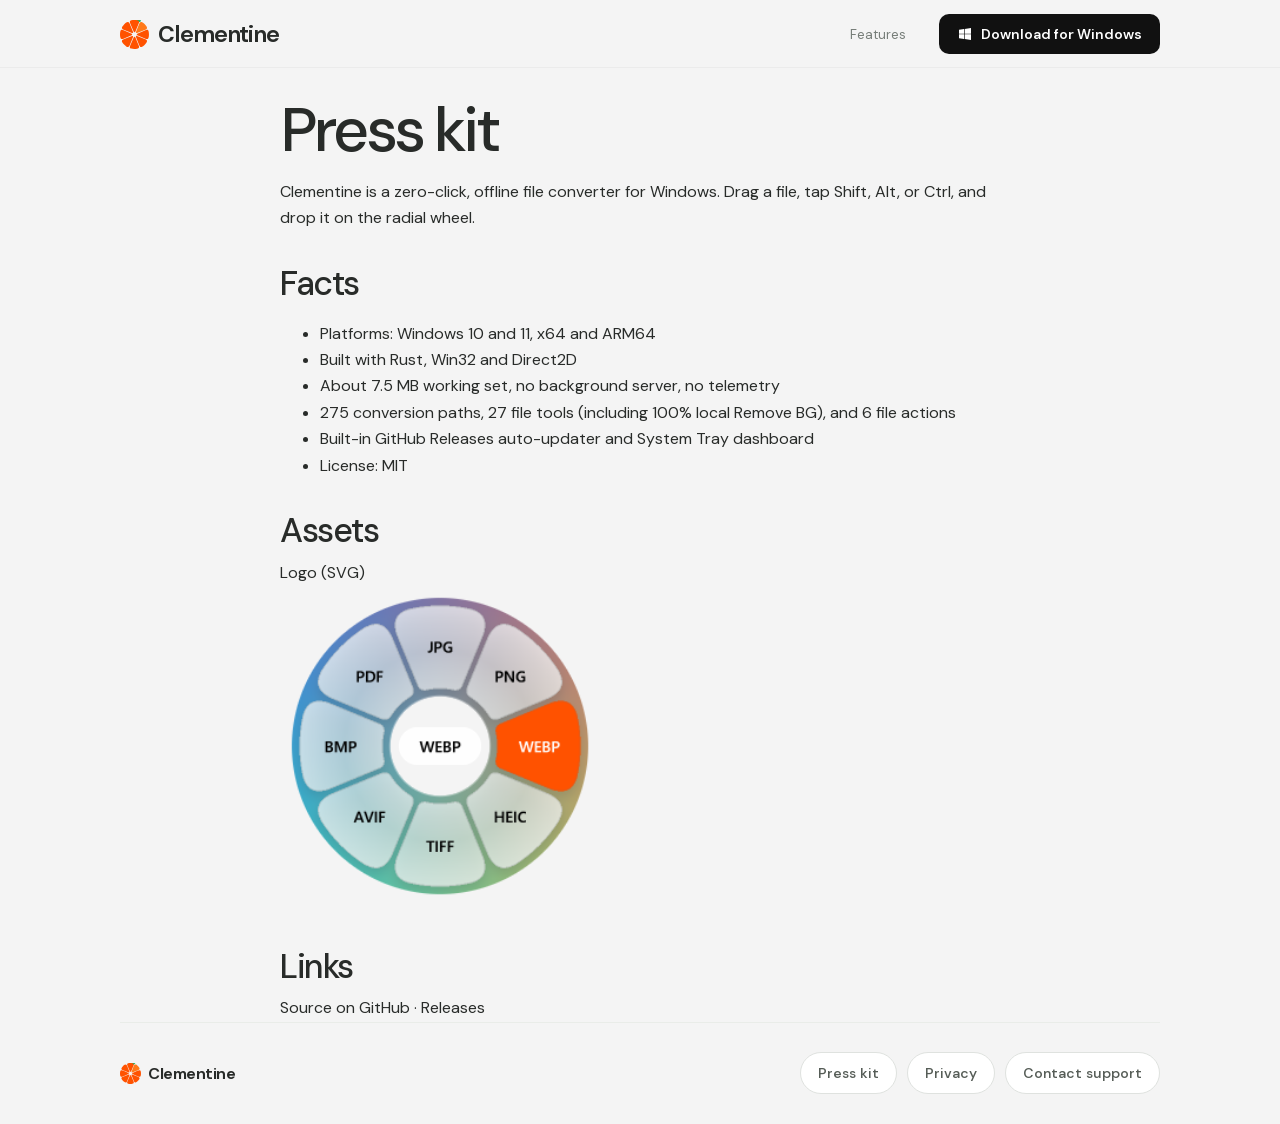
==== commit 43056def: "feat: add GitHub auto-updater, 100% local Remove BG tool, and native Windows website overhaul" ====
--- a/web/press.html
+++ b/web/press.html
@@ -17,7 +17,7 @@
       <h1>Press kit</h1>
       <p>Clementine is a zero-click, offline file converter for Windows. Drag a file, tap Shift, Alt, or Ctrl, and drop it on the radial wheel.</p>
       <h2>Facts</h2>
-      <ul><li>Platforms: Windows 10 and 11, x64 and ARM64</li><li>Built with Rust, Win32 and Direct2D</li><li>About 8 MB working set, no background server, no telemetry</li><li>26 file tools and 6 file actions</li><li>License: MIT</li></ul>
+      <ul><li>Platforms: Windows 10 and 11, x64 and ARM64</li><li>Built with Rust, Win32 and Direct2D</li><li>About 7.5 MB working set, no background server, no telemetry</li><li>275 conversion paths, 27 file tools (including 100% local Remove BG), and 6 file actions</li><li>Built-in GitHub Releases auto-updater and System Tray dashboard</li><li>License: MIT</li></ul>
       <h2>Assets</h2>
       <p><a href="favicon.svg">Logo (SVG)</a></p>
       <p><img src="images/wheel-conversions.png" alt="Clementine conversion wheel" width="320" /></p>
--- a/web/assets/style.css
+++ b/web/assets/style.css
@@ -1,4 +1,4 @@
-@font-face{font-family:DM Sans;font-style:normal;font-weight:400 700;font-display:swap;src:url(../fonts/dm-sans-latin.woff2) format("woff2")}@font-face{font-family:Caveat;font-style:normal;font-weight:400 700;font-display:swap;src:url(../fonts/caveat.ttf) format("truetype")}:root{font-family:DM Sans,-apple-system,BlinkMacSystemFont,sans-serif;color:#282b29;background:var(--page-bg);font-synthesis:none;-webkit-font-smoothing:antialiased;--page-bg: #f4f4f4;--content-bg: #fff;--orange: #f35b28;--muted: #828782;--line: #e9ece8}*{box-sizing:border-box}html{scroll-behavior:smooth;scroll-padding-top:88px}body{margin:0}button,a{-webkit-tap-highlight-color:transparent}button{font:inherit;color:inherit}a{color:inherit;text-decoration:none}button,a,[role=menuitem]{outline-offset:6px}button:focus-visible,a:focus-visible,[role=menuitem]:focus-visible{outline:2px solid var(--orange)}button{cursor:pointer}[hidden]{display:none!important}p,h1,h2,h3{margin:0}.content-width,.site-header{width:min(1040px,calc(100% - 96px));margin-inline:auto}.site-header{height:68px;display:flex;align-items:center;justify-content:space-between;position:sticky;top:0;z-index:50}.site-header:before{content:"";position:absolute;inset:0 calc((100vw - 100%)/-2);z-index:-1;background:#f4f4f4ed;backdrop-filter:blur(16px);-webkit-backdrop-filter:blur(16px);border-bottom:1px solid #282b290a;pointer-events:none}.wordmark{display:inline-flex;gap:9px;align-items:center;font-size:23px;font-weight:650;letter-spacing:-1.1px}.brand-mark{display:inline-block;width:29px;height:29px;background:url(../favicon.svg) center / contain no-repeat;flex-shrink:0}.site-header nav{display:flex;gap:33px;align-items:center;font-size:13px}.quiet-link{color:#767d78;transition:color .2s}.quiet-link:hover{color:#282b29}.hero{overflow:hidden}.app-demo{padding-block:24px 12px}.app-demo video{display:block;width:50%;height:auto;margin-inline:auto;background:transparent;filter:brightness(1.008);mix-blend-mode:multiply;pointer-events:none}.tool-stats{display:grid;grid-template-columns:repeat(3,minmax(0,1fr));gap:20px;padding-block:24px 64px}.tool-stat{background:var(--content-bg);border:1px solid #e6e6e6;border-radius:18px;padding:36px 24px;text-align:center}.tool-stat strong{display:block;color:var(--orange);font-size:clamp(56px,7vw,80px);font-weight:500;letter-spacing:-4px;line-height:1.1;margin-bottom:14px}.tool-stat h2{font-size:clamp(17px,2vw,22px);font-weight:500;letter-spacing:-.5px}.tool-stat p{max-width:290px;margin:10px auto 0;color:var(--muted);font-size:13px;line-height:1.6}@media(max-width:600px){.tool-stats{grid-template-columns:1fr;gap:12px;padding-block:16px 40px}.tool-stat{padding:28px 20px}}.hero-copy{text-align:center;position:relative;z-index:2;padding:24px 20px 0}h1{font-size:clamp(44px,4.9vw,67px);line-height:1.07;font-weight:500;letter-spacing:-3.8px}.hero-description{margin-top:21px;font-size:14px;color:#858a84}.hero-local{margin-top:10px;font-size:14px;color:#596557}.scene{height:820px;position:relative;isolation:isolate;margin-top:-5px}.landscape{position:absolute;inset:0;z-index:-2;overflow:hidden;background:#e2ecf0}.landscape img{position:absolute;width:min(100%,1536px);height:100%;min-width:980px;object-fit:cover;object-position:center top;left:50%;top:0;transform:translate(-50%);-webkit-user-select:none;user-select:none;pointer-events:none}.scene-top-fade,.scene-bottom-fade{position:absolute;left:0;right:0;pointer-events:none;z-index:-1}.scene-top-fade{top:0;height:190px;background:linear-gradient(var(--page-bg) 0%,rgb(244 244 244 / .95) 11%,rgb(244 244 244 / .62) 40%,transparent)}.scene-bottom-fade{bottom:0;height:240px;background:linear-gradient(to bottom,rgb(244 244 244 / 0),rgb(244 244 244 / .08) 20%,rgb(244 244 244 / .64) 58%,rgb(244 244 244 / .94) 82%,var(--page-bg))}.hint-wrap{position:absolute;inset-block:0;width:min(1200px,100%);left:50%;transform:translate(-50%);z-index:3;pointer-events:none}.gesture-hint{position:absolute;width:180px;color:#596557;font-family:Caveat,Noteworthy,cursive;font-size:28px;font-weight:500;line-height:1.1;text-align:center}#hint-text{display:block;transform:rotate(-6deg)}.hint-arrow{position:absolute;left:0;top:34px;overflow:visible;fill:none;stroke:currentColor;stroke-width:1.7;stroke-linecap:round;stroke-linejoin:round}kbd{font-family:inherit;font-size:11px;font-weight:500;padding:2px 5px;margin:0 2px;background:#f7f8f4;border:1px solid #dadfd6;border-radius:4px;box-shadow:0 1px #dadfd6;color:#50594f;white-space:nowrap}.files{position:absolute;width:min(1200px,100%);height:100%;left:50%;top:0;transform:translate(-50%);z-index:2}.file{width:116px;padding:4px 0;border:0;border-radius:5px;background:none;display:flex;flex-direction:column;align-items:center;position:absolute;left:var(--x);top:var(--y);transform:translate(-50%,-50%);-webkit-user-select:none;user-select:none;touch-action:none;cursor:default;-webkit-user-drag:none;-webkit-touch-callout:none}.file-art{width:72px;height:72px;position:relative;display:flex;justify-content:center;align-items:center;border-radius:5px}.file-icon{width:64px;height:64px;object-fit:contain;pointer-events:none}.file-name{font-family:-apple-system,BlinkMacSystemFont,sans-serif;font-size:12px;font-weight:500;line-height:17px;color:#fff;padding:1px 4px;margin-top:2px;border-radius:3px;text-shadow:0 1px 3px #24323dcc,0 0 1px #24323d80;max-width:116px;overflow:hidden;text-overflow:ellipsis;white-space:nowrap}.file.is-selected .file-art{background:#263a5026}.file.is-selected .file-name,.drag-ghost .file-name{color:#fff;background:#0063d9;text-shadow:none}.file:focus-visible{outline:none}.file.is-source{opacity:.4}.file.is-processing{pointer-events:none}.file.is-processing .file-art{opacity:.48}.file.is-processing .file-art:after{content:"";width:16px;height:16px;border:2px solid #b6bfb3;border-top-color:var(--orange);border-radius:50%;position:absolute;animation:spin .7s linear infinite}.radial-menu{position:fixed;z-index:30;width:272px;height:272px;transform:translate(-50%,-50%);pointer-events:none;animation:bloom .2s cubic-bezier(.18,.82,.24,1)}.fan-glass{position:absolute;inset:10.08px;border-radius:50%;background:#c0c9cd40;backdrop-filter:blur(16px) saturate(1.45);-webkit-backdrop-filter:blur(16px) saturate(1.45);-webkit-mask:radial-gradient(circle,transparent 0 42.24px,#000 42.6px);mask:radial-gradient(circle,transparent 0 42.24px,#000 42.6px);box-shadow:inset 0 0 0 1px #fff5}.radial-menu svg{position:relative;overflow:visible;filter:drop-shadow(0 5px 8px #26343825)}.petal{fill:url(#glass-fill);stroke:#5d666638;stroke-width:.75;transition:fill .12s}.fan-target.is-highlighted .petal{fill:#ff5200;stroke:#c2653470}.wheel-label{fill:#000;font:600 14px ui-rounded,SF Pro Rounded,-apple-system,BlinkMacSystemFont,sans-serif;letter-spacing:.35px;pointer-events:none}.fan-target.is-highlighted .wheel-label,.preview-target.is-highlighted .wheel-label{fill:#fff}.wheel-tool-label{font-size:8.5px;letter-spacing:.2px}.wheel-tool-icon{pointer-events:none;filter:brightness(0)}.fan-target.is-highlighted .wheel-tool-icon,.preview-target.is-highlighted .wheel-tool-icon{filter:brightness(0) invert(1)}.fan-target{cursor:pointer}.radial-menu.keyboard-mode .fan-target{pointer-events:auto}.fan-center-label{position:absolute;z-index:2;left:50%;top:50%;transform:translate(-50%,-50%);display:grid;place-items:center;width:70px;min-height:32px;border-radius:24px;background:#ffffffb8;backdrop-filter:blur(12px) saturate(1.3);-webkit-backdrop-filter:blur(12px) saturate(1.3);border:1px solid #ffffffb3;padding:4px 6px;color:#000;font:500 12px/1.2 ui-rounded,SF Pro Rounded,-apple-system,BlinkMacSystemFont,sans-serif;letter-spacing:.35px;text-align:center;box-shadow:0 2px 6px #00000010,inset 0 1px #ffffffb3;pointer-events:none}.fan-center-label.is-tool{min-height:36px;font-size:8.5px;font-weight:600;letter-spacing:.2px;overflow-wrap:anywhere}.drag-ghost{position:fixed;left:0;top:0;padding:4px 0;display:flex;flex-direction:column;align-items:center;z-index:40;pointer-events:none;opacity:.8}body.is-dragging,body.is-dragging *{cursor:default!important}body.is-dragging{-webkit-user-select:none;user-select:none}.details{padding-top:82px;padding-bottom:104px}h2{font-size:34px;font-weight:500;line-height:1.2;letter-spacing:-1.45px}h3{font-size:15px;font-weight:550;letter-spacing:-.25px}.bento-grid{display:grid;grid-template-columns:repeat(6,minmax(0,1fr));gap:16px}.bento-tabs{display:flex;flex-wrap:wrap;justify-content:center;width:fit-content;max-width:100%;gap:4px;padding:5px;margin:0 auto 24px;border-radius:14px;background:#f4f4f4}.bento-tabs button{display:flex;align-items:center;justify-content:center;gap:8px;border:0;border-radius:10px;padding:10px 12px;background:transparent;color:#777;font-size:12px;font-weight:500}.bento-tabs img{width:22px;height:22px;flex-shrink:0;object-fit:contain;pointer-events:none}.bento-tabs button[aria-selected=true]{background:#fff;color:#292929;box-shadow:0 1px 4px #0000000d}#bento-panel:focus-visible{outline:2px solid var(--orange);outline-offset:7px;border-radius:20px}.bento-cards{display:contents}.bento-grid[data-file-type=zip] .bento-card{grid-column:span 3}.bento-shortcut{grid-column:1 / -1;padding:32px 0 27px;border:1px solid #e6e6e6;border-radius:20px;overflow:hidden;background:var(--content-bg)}.bento-shortcut>h2{text-align:center;font-size:32px;margin-bottom:30px}.wheel-pair{display:grid;grid-template-columns:repeat(2,minmax(0,1fr))}.wheel-pair:where([data-wheel-count="1"]){grid-template-columns:1fr}.wheel-preview{min-width:0;text-align:center}.wheel-preview+.wheel-preview{border-left:1px solid #e5e5e5}.wheel-keys{display:flex;align-items:center;justify-content:center;gap:13px;height:72px;margin-bottom:18px}.wheel-preview>h3{font-size:12px;font-weight:500;letter-spacing:0;color:#757575}.demo-key{width:78px;height:66px;border:1px solid #d5dad5;border-radius:10px;padding:10px 11px;display:flex;flex-direction:column;align-items:flex-start;justify-content:space-between;font-family:-apple-system,BlinkMacSystemFont,sans-serif;font-size:10px;background:linear-gradient(#fff,#f4f5f1);color:#697267;box-shadow:0 4px #dce1db,0 5px 8px #334d3210,inset 0 1px #fff}.demo-key>span{font-size:22px;line-height:22px}.drag-shift-prompt{position:fixed;width:220px;z-index:45;display:flex;flex-direction:column;align-items:center;gap:14px;transform:translate(-50%);pointer-events:none;transition:opacity .18s}.drag-shift-prompt p{font-size:12px;font-weight:500;line-height:1.4;color:#52604f;text-shadow:0 1px 4px #fff}.drag-shift-prompt .demo-key{animation:press-shift 1.8s ease-in-out infinite}.drag-shift-prompt.is-pressed{opacity:0;transition-delay:.18s}.drag-shift-prompt.is-pressed .demo-key{animation:none;transform:translateY(4px);color:#d55223;background:#fff0e4;box-shadow:0 1px #d9c1af,inset 0 1px 4px #c5641810}.demo-key.is-held{color:#d55223;background:#fff0e4;border-color:#efc8ac;box-shadow:0 1px #e4ba9b,inset 0 1px 4px #c5641810;transform:translateY(4px)}.key-plus{color:#9aa099;font-size:12px}.wheel-stage{position:relative;min-width:0;height:324px}.preview-fan{position:absolute;z-index:2;left:50%;top:20px;width:272px;height:272px;transform:translate(-50%)}.preview-fan>svg{position:relative;overflow:visible;filter:drop-shadow(0 5px 8px #26343820)}.preview-petal{fill:var(--preview-glass);stroke:#5d666638;stroke-width:.75}.preview-target{cursor:pointer;outline:none}.preview-target:focus-visible .preview-petal{stroke:#52656c;stroke-width:2}.preview-target.is-highlighted .preview-petal{fill:#ff5200;stroke:#c2653470}.demo-result{position:absolute;top:289px;width:100%;text-align:center;color:#6c797d;font-size:11px}.bento-card{grid-column:span 2;display:flex;flex-direction:column;overflow:hidden;border-radius:18px;border:1px solid #e6e6e6;background:var(--content-bg)}.bento-card-link{cursor:pointer}.bento-card-link:hover{border-color:#cfd2cf}.bento-card-link:focus-visible{outline-offset:3px}.bento-illustration{position:relative}.bento-art{height:203px;position:relative;display:flex;align-items:center;justify-content:center;flex-shrink:0;-webkit-user-select:none;user-select:none}.bento-art img{object-fit:contain;pointer-events:none}.bento-copy{padding:16px 27px 29px}.bento-copy h3{font-size:17px;font-weight:550;letter-spacing:-.45px}.bento-copy p{color:#777;font-size:12px;line-height:1.8;margin-top:10px}.card-detail-cue{display:flex;align-items:center;justify-content:space-between;margin-top:18px;padding-top:14px;border-top:1px solid #eeeeec;color:#666d67;font-size:11px;font-weight:600}.card-detail-cue b{color:var(--orange);font-size:15px;font-weight:500}.selection-label{display:inline-block;padding:4px 8px;margin-bottom:10px;border-radius:5px;background:#f4f4f4;color:#777;font-size:10px;line-height:1.4}.join-art{gap:12px}.join-clips{display:flex;gap:5px}.join-clips>div,.archive-formats>div{display:flex;flex-direction:column;align-items:center;gap:8px;color:#888;font-size:10px}.join-clips img{width:45px;height:65px}.join-art>img{width:60px;height:80px}.join-art>span{color:#aaa;font-size:20px}.split-art{flex-direction:column;gap:17px}.split-strip{display:flex;gap:9px}.split-strip>div{position:relative;width:61px;height:43px}.split-strip img{width:100%;height:100%;object-fit:cover;border-radius:3px}.split-strip span{position:absolute;bottom:3px;left:4px;color:#fff;text-shadow:0 1px 3px #000;font-size:9px}.split-output{display:flex;align-items:center;gap:7px;color:#888;font-size:10px}.split-output img{width:40px;height:40px}.archive-formats{gap:12px}.archive-formats img{width:51px;height:68px}.compression-art{gap:13px;padding-top:12px}.compression-source,.compression-output{display:flex;flex-direction:column;align-items:center;width:105px}.compression-source img{width:86px;height:86px}.compression-output img{width:61px;height:86px}.compression-source span,.compression-output span{font:9px -apple-system,sans-serif;color:#8a959b;margin-top:5px}.compression-arrow,.archive-arrow{font-size:20px;color:#a9b6b9}.pdf-art{gap:2px;padding-top:13px}.pdf-page{position:relative}.pdf-page img{display:block;width:73px;height:91px}.pdf-page>span{display:block;text-align:center;font:9px -apple-system,sans-serif;color:#a99b90;margin-top:4px}.pdf-page-one{margin-top:22px}.pdf-page-three{margin-top:-22px}.metadata-sheet{width:162px;margin-top:16px;padding:11px 17px 14px;border:1px solid #e2e8e0;border-radius:11px;background:#fff9;box-shadow:0 5px 14px #344b2b08}.metadata-sheet>img{width:67px;height:46px;display:block;margin:0 auto 10px}.metadata-sheet>span{display:flex;align-items:center;justify-content:space-between;font-size:10px;line-height:23px;color:#9aa397;border-top:1px solid #e6ece2}.metadata-sheet i{font-style:normal;color:#b4bfb1}.resize-art{padding-bottom:12px}.resize-frame{width:166px;height:111px;border:1px solid #84999d;position:relative;padding:5px}.resize-frame>img{width:100%;height:100%;object-fit:cover}.resize-frame i{position:absolute;width:6px;height:6px;border:1px solid #84999d;background:#fff}.resize-frame i:nth-of-type(1){left:-3px;top:-3px}.resize-frame i:nth-of-type(2){right:-3px;top:-3px}.resize-frame i:nth-of-type(3){left:-3px;bottom:-3px}.resize-frame i:nth-of-type(4){right:-3px;bottom:-3px}.resize-size{position:absolute;top:165px;color:#98a095;font:9px -apple-system,sans-serif}.media-art{flex-direction:column;gap:19px;padding-top:18px}.photo-tool-preview{width:166px;height:111px;padding:5px;overflow:hidden;border:1px solid #e0e3e0;border-radius:12px;background:#f6f6f6;box-shadow:0 5px 14px #344b2b0a}.photo-tool-preview img{display:block;width:100%;height:100%;border-radius:8px;object-fit:cover}.waveform{height:87px;display:flex;gap:3px;align-items:center}.waveform>span{width:3px;border-radius:2px;background:#a6a6a6}.waveform>span:nth-child(-n+5),.waveform>span:nth-last-child(-n+5){opacity:.3}.audio-visualizer-art{gap:12px;padding-top:12px}.visualizer-canvas{display:flex;align-items:center;justify-content:center;width:220px;height:86px;padding:0 10px;border-radius:10px;background:#000;overflow:hidden}.visualizer-canvas .waveform{height:70px;gap:3px}.visualizer-canvas .waveform>span{width:3px;background:var(--orange);opacity:1}.media-tools{display:flex;gap:21px;align-items:center}.media-tools img{width:17px;height:17px;opacity:.45}.archive-art{gap:10px}.archive-file{width:70px;height:89px}.archive-contents{position:relative;width:102px;height:80px}.archive-contents img{position:absolute;width:52px;height:64px;top:8px}.archive-contents img:nth-child(1){left:0;top:0}.archive-contents img:nth-child(2){left:24px;top:12px}.archive-contents img:nth-child(3){left:48px;top:24px}.file-flow{gap:18px}.file-flow>img,.file-flow .flow-stack img{width:73px;height:91px}.file-flow>span,.text-art>span{color:#aaa;font-size:20px}.flow-stack{position:relative;width:99px;height:107px}.flow-stack img{position:absolute;top:0;left:0}.flow-stack img+img{top:16px;left:26px}.collage-art{width:176px;height:122px;display:grid;grid-template-columns:1fr 1fr;grid-template-rows:1fr 1fr;gap:4px;padding:5px;background:#fff;box-shadow:0 3px 9px #00000012}.collage-art img{width:100%;height:100%;min-height:0;object-fit:cover}.collage-art img:first-child{grid-row:1 / -1;object-position:30% center}.collage-art img:last-child{object-position:80% 90%}.timeline-art{flex-direction:column;gap:14px;padding-top:20px}.timeline-art>img{width:58px;height:58px}.timeline-track{display:flex;align-items:center;width:194px;height:52px;gap:2px;padding:4px 7px;position:relative;border:1px solid #a0a0a0;border-radius:5px;overflow:hidden}.timeline-track>img{min-width:0;width:20%;height:100%;object-fit:cover}.timeline-track>i{position:absolute;z-index:1;left:0;inset-block:0;width:5px;background:#a0a0a0}.timeline-track>i:last-child{left:auto;right:0}.timeline-track .waveform{transform:scaleY(.45);gap:2px}.speed-art{flex-direction:column;gap:15px;padding-top:17px}.speed-art>img{width:76px;height:83px}.speed-art>div{display:flex;align-items:center;gap:17px;font-size:12px;color:#999}.speed-art strong{font-weight:500;padding:6px 11px;border-radius:6px;background:#fff;color:#555}.media-art .media-file{width:78px;height:89px}.snapshot-art{display:flex;align-items:center;width:222px}.snapshot-art img{width:84px;height:72px;padding:4px 4px 12px;background:#fff;object-fit:cover;box-shadow:0 3px 9px #00000012}.snapshot-art img+img{margin-left:-15px}.snapshot-art img:nth-child(2){transform:translateY(-15px)}.channels-art{flex-direction:column;gap:9px}.channels-art>div{display:flex;align-items:center;gap:12px;color:#888;font-size:11px;height:42px}.channels-art .waveform{transform:scaleY(.42)}.text-art{gap:18px}.text-art>img{width:72px;height:92px}.text-sheet{width:70px;height:87px;padding:12px 10px;background:#fff;border:1px solid #ddd;box-shadow:0 2px 4px #00000008}.text-sheet span{display:block;color:#888;font-size:10px;margin-bottom:9px}.text-sheet i{display:block;height:2px;background:#ccc;margin-top:6px}.text-sheet i:last-child{width:65%}.bento-footnote{text-align:center;color:#929b8f;font-size:11px;margin-top:27px}.formats{border-top:1px solid var(--line);padding-top:79px;padding-bottom:100px}.formats-heading{display:flex;align-items:flex-end;justify-content:space-between;margin-bottom:41px}.format-row{display:grid;grid-template-columns:160px 1fr 210px;align-items:center;border-top:1px solid var(--line);padding:24px 0;gap:22px}.format-row h3{font-size:13px}.format-row p{display:flex;flex-wrap:wrap;gap:8px 18px;font-size:12px;color:#636d64;word-spacing:14px}.format-row p span{word-spacing:normal}.format-note{text-align:right;font-size:11px;color:#a0a69d}.format-footnote{margin-top:3px;font-size:10px;color:#a0a69d}.privacy{display:grid;grid-template-columns:.9fr 1.1fr;gap:64px;padding-block:76px;border-top:1px solid var(--line)}.privacy-eyebrow{color:#b84116;font-size:14px;font-weight:600;margin-bottom:18px}.privacy-copy h2{max-width:390px;font-size:clamp(36px,4vw,48px);letter-spacing:-1.8px}.privacy-copy>p:last-child{max-width:420px;margin-top:22px;color:#636d64;font-size:16px;line-height:1.7}.privacy-points{display:grid;gap:14px}.privacy-points article{position:relative;min-height:156px;padding:28px 28px 28px 82px;border:1px solid #e6e6e6;border-radius:18px;background:var(--content-bg)}.privacy-points article>span{position:absolute;left:27px;top:27px;display:grid;place-items:center;width:36px;height:36px;border-radius:10px;background:#f0f0f0;color:#6d726e;font:500 20px/1 -apple-system,BlinkMacSystemFont,sans-serif}.privacy-points h3{font-size:18px}.privacy-points p{margin-top:9px;color:#777;font-size:14px;line-height:1.65}.closing{text-align:center;background:var(--page-bg);padding:36px 24px 104px}.closing-mark{width:39px;height:39px;margin-bottom:24px}.closing h2{font-size:35px}.download-section{display:grid;grid-template-columns:1fr 1.15fr;gap:64px;align-items:center;padding-block:28px 104px}.download-eyebrow{color:#b84116;font-size:14px;font-weight:600;margin-bottom:18px}.download-intro h2{font-size:clamp(36px,4vw,48px);letter-spacing:-1.8px}.download-intro>p:last-child{max-width:340px;margin-top:22px;font-size:16px;line-height:1.7;color:#636d64}.download-card{padding:36px;border:1px solid #e8d7cd;border-radius:22px;background:var(--content-bg);box-shadow:0 12px 40px #282b2907}.download-card h3{font-size:19px}.download-includes{list-style:none;padding:24px 0 0;margin:24px 0 0;border-top:1px solid var(--line);display:grid;gap:16px}.download-includes li{position:relative;padding-left:26px;font-size:15px;line-height:1.5}.download-includes li:before{content:"✓";position:absolute;left:0;color:#b84116}.app-store-badge{display:inline-flex;width:179px;height:46px;flex-shrink:0}.app-store-badge img{display:block;width:100%;height:auto}.download-card .app-store-badge{margin-top:32px}.download-compatibility{margin-top:18px;font-size:14px;line-height:1.6;color:#636d64}@media(max-width:700px){.privacy{grid-template-columns:1fr;gap:28px;padding-block:54px}.privacy-points article{min-height:0;padding:24px 22px 24px 72px}.privacy-points article>span{left:21px;top:23px}.download-section{grid-template-columns:1fr;gap:28px;padding-bottom:64px}.download-card{padding:26px}}.system-requirements{display:block;margin-top:15px;color:#a2a599;font-size:10px}.site-footer{border-top:1px solid var(--line);min-height:102px;display:flex;align-items:center;justify-content:space-between}.site-footer .wordmark{font-size:16px;letter-spacing:-.5px;gap:7px}.site-footer .brand-mark{width:21px;height:21px}.footer-actions{display:flex;align-items:center;gap:10px}.support-link{display:inline-flex;align-items:center;min-height:42px;padding:10px 17px;border:1px solid #dfe2df;border-radius:999px;background:var(--content-bg);color:#565d57;font-size:14px;font-weight:550;transition:border-color .2s,color .2s,background .2s}.support-link:hover{border-color:#c8ccc8;background:#fafafa;color:#282b29}.tool-details-page main{padding-top:28px}.tools-index{display:grid;grid-template-columns:repeat(5,minmax(0,1fr));gap:1px;overflow:hidden;margin-bottom:28px;border:1px solid #e5e7e4;border-radius:18px;background:#e5e7e4}.tools-index-group{min-width:0;padding:22px;background:var(--content-bg)}.tools-index-group h2{margin-bottom:15px;color:#343834;font-size:13px;font-weight:650;letter-spacing:-.2px}.tools-index-group div{display:grid;gap:9px}.tools-index-group a{color:#777d78;font-size:11px;line-height:1.35}.tools-index-group a:hover{color:var(--orange)}.tool-detail-list{display:grid;gap:20px;padding-bottom:100px}.tool-detail-row{display:grid;grid-template-columns:minmax(0,1.15fr) minmax(280px,.85fr);min-height:580px;overflow:hidden;border:1px solid #dedfdd;border-radius:22px;background:#efefef}.tool-window-shot{display:flex;align-items:center;justify-content:center;min-width:0;min-height:520px;margin:0;padding:42px 34px;overflow:hidden;background:transparent}.tool-window-shot img{display:block;width:100%;max-width:520px;max-height:610px;border-radius:24px;object-fit:contain;filter:drop-shadow(0 15px 24px #2025221a)}.tool-detail-copy{align-self:center;padding:52px 50px}.tool-detail-copy>span{color:var(--orange);font-size:11px;font-weight:650;text-transform:uppercase;letter-spacing:.8px}.tool-detail-copy h2{margin-top:12px;font-size:36px}.tool-detail-copy>p{margin-top:18px;color:#6f756f;font-size:14px;line-height:1.7}.tool-detail-copy ul{display:grid;gap:13px;margin:28px 0 0;padding:25px 0 0;border-top:1px solid #e9ebe8;list-style:none}.tool-detail-copy li{position:relative;padding-left:22px;color:#464c47;font-size:13px;line-height:1.5}.tool-detail-copy li:before{content:"✓";position:absolute;left:0;color:var(--orange);font-weight:650}.tools-cta{display:flex;align-items:center;justify-content:space-between;gap:40px;margin-bottom:96px;padding:48px 52px;border-radius:22px;background:#282b29;color:#fff}.tools-cta h2{max-width:590px;font-size:33px}.tools-cta p{margin-top:12px;color:#bbc0bb;font-size:13px}.press-page{background:#f7f7f5}.press-page .site-header,.press-page .site-footer,.press-main{width:min(760px,calc(100% - 96px))}.press-nav-link{color:#666d67;font-size:13px}.press-nav-link:hover{color:#282b29}.press-main{padding:64px 0 96px}.press-intro{padding-bottom:54px}.press-intro>p:first-child{color:var(--orange);font-size:12px;font-weight:650}.press-intro h1{margin-top:10px;font-size:clamp(42px,6vw,58px)}.press-intro>p:last-of-type{max-width:660px;margin-top:20px;color:#626862;font-size:17px;line-height:1.65}.press-actions{display:flex;flex-wrap:wrap;gap:20px;margin-top:26px}.press-text-link,.press-facts a,.press-file-link{color:#bd441b;text-decoration:underline;text-underline-offset:4px}.press-text-link{font-size:13px}.press-section{padding:48px 0;border-top:1px solid #d9dcd8}.press-section>h2,.press-section-heading h2{font-size:28px}.press-facts{margin:26px 0 0;border-top:1px solid #d9dcd8}.press-facts div{display:flex;gap:24px;padding:13px 0;border-bottom:1px solid #d9dcd8}.press-facts dt{flex:0 0 150px;color:#7a807a;font-size:13px}.press-facts dd{min-width:0;margin:0;font-size:13px;font-weight:550}.press-copy p{margin-top:9px;color:#626862;font-size:15px;line-height:1.75}.press-copy .press-description-lead{margin-top:24px;color:#323633;font-size:17px;font-weight:650;line-height:1.6}.press-copy .press-description-body{margin-top:25px;padding-top:25px;border-top:1px solid #d9dcd8}.press-copy .press-description-continuation{margin-top:20px}.press-features{margin:24px 0 0;padding-left:20px}.press-features li{margin-top:10px;padding-left:4px;color:#4f554f;font-size:14px;line-height:1.55}.press-section-heading{margin-bottom:28px}.press-section-heading p{max-width:600px;margin-top:9px;color:#777d78;font-size:13px;line-height:1.6}.press-section-heading .press-text-link{display:inline-block;margin-top:13px}.press-assets{display:block}.press-asset{display:block;margin-bottom:40px}.press-asset img{display:block;width:100%;height:auto;border:1px solid #d9dcd8;border-radius:12px}.press-asset span{display:block;margin-top:10px;color:#686f69;font-size:12px}.press-icon-asset{width:220px}.press-video{display:block;width:100%;margin-top:26px;border:1px solid #d9dcd8;border-radius:12px;background:#fff}.press-file-link{display:inline-block;margin-top:12px;font-size:13px}.press-contact p{margin-top:9px;color:#777d78;font-size:14px}.press-contact .press-text-link{display:inline-block;margin-top:16px}.press-page .site-footer .support-link{min-height:0;padding:0;border:0;border-radius:0;background:none;font-size:13px}.press-page .site-footer .support-link:hover{background:none}.sr-only{position:absolute;width:1px;height:1px;padding:0;margin:-1px;overflow:hidden;clip:rect(0,0,0,0);white-space:nowrap;border:0}@keyframes bloom{0%{opacity:0;transform:translate(-50%,-50%) scale(.45)}to{opacity:1;transform:translate(-50%,-50%) scale(1)}}@keyframes spin{to{transform:rotate(360deg)}}@keyframes press-shift{0%,52%,to{transform:translateY(0);color:#697267;background:#fafbf7;box-shadow:0 4px #dce1db,0 5px 8px #334d3210,inset 0 1px #fff}20%,34%{transform:translateY(4px);color:#d55223;background:#fff0e4;box-shadow:0 1px #d9c1af,inset 0 1px 4px #c5641810}}@media(min-width:1537px){.landscape{background:linear-gradient(#e8eef2,#dfeaf0)}.landscape img{-webkit-mask-image:linear-gradient(90deg,transparent,#000 12%,#000 88%,transparent);mask-image:linear-gradient(90deg,transparent,#000 12%,#000 88%,transparent)}}@media(max-width:1100px){.scene{height:760px}.format-row{grid-template-columns:120px 1fr 185px}.format-row p{gap:12px;word-spacing:8px;flex-wrap:wrap}.bento-copy{padding:16px 22px 25px}.bento-copy h3{font-size:16px}}@media(max-width:900px){.tools-index{grid-template-columns:repeat(2,minmax(0,1fr))}.tool-detail-row{grid-template-columns:1fr}.tool-window-shot{min-height:480px}.tool-detail-copy{padding:44px}}@media(min-width:701px)and (max-width:900px){.bento-card{grid-column:span 3}.demo-key{width:65px}}@media(max-width:700px){html{scroll-padding-top:82px}.content-width,.site-header{width:calc(100% - 44px)}.site-header{height:62px}.wordmark{font-size:21px}.brand-mark{width:26px;height:26px}.site-header nav{gap:16px;font-size:11px}.quiet-link{display:none}.app-demo video{width:90%}.hero{padding-bottom:28px}.hero-copy{padding-top:20px}h1{font-size:47px;letter-spacing:-2.6px}.hero-description,.scene{display:none}.landscape img{min-width:870px}.scene-top-fade{height:190px}.scene-bottom-fade{height:200px}.file{--x: var(--mobile-x) !important;--y: var(--mobile-y) !important;width:90px}.file-art{width:64px;height:64px}.file-icon{width:56px;height:56px}.file-name{font-size:11px;max-width:94px}.details{padding-top:47px;padding-bottom:61px}h2{font-size:28px;letter-spacing:-1.1px}.bento-grid{gap:13px}.bento-tabs{width:100%;gap:2px;margin-bottom:18px}.bento-tabs button{flex:0 0 auto;min-width:62px;flex-direction:column;gap:5px;padding:9px 4px;font-size:11px}.demo-key{width:74px;height:61px}.bento-card,.bento-grid[data-file-type=zip] .bento-card{grid-column:1 / -1}.bento-art{height:194px}.bento-copy{padding:13px 25px 27px}.bento-copy h3{font-size:18px}.bento-footnote{font-size:10px;line-height:1.7;margin-top:22px}.formats{padding-top:51px;padding-bottom:66px}.formats-heading{display:block;margin-bottom:27px}.format-row{grid-template-columns:80px 1fr;gap:10px;padding:20px 0}.format-row p{display:block;line-height:2;font-size:11px;word-spacing:8px}.format-row h3{font-size:12px}.format-note{display:block;grid-column:2;font-size:10px;line-height:1.6}.format-footnote{line-height:1.7;font-size:9px}.closing{padding-top:19px;padding-bottom:65px}.closing h2{font-size:28px}.site-footer{min-height:86px;flex-wrap:wrap;gap:14px;padding-block:18px}.footer-actions{width:100%}.footer-actions .support-link{flex:1;justify-content:center;text-align:center}.tool-details-page main{padding-top:16px}.tools-index{grid-template-columns:1fr;margin-bottom:16px}.tools-index-group{padding:20px}.tools-index-group div{display:flex;flex-wrap:wrap;gap:8px}.tools-index-group a{padding:7px 10px;border-radius:999px;background:#f3f3f3}.tool-detail-list{gap:14px;padding-bottom:60px}.tool-detail-row{min-height:0;border-radius:18px}.tool-window-shot{min-height:320px;padding:28px 18px}.tool-window-shot img{max-height:430px}.tool-detail-copy{padding:30px 25px 34px}.tool-detail-copy h2{font-size:28px}.tools-cta{align-items:flex-start;flex-direction:column;margin-bottom:60px;padding:34px 28px}.tools-cta h2{font-size:27px}.press-page .site-header,.press-page .site-footer,.press-main{width:calc(100% - 44px)}.press-main{padding:44px 0 68px}.press-intro{padding-bottom:42px}.press-intro>p:last-of-type{font-size:16px}.press-section{padding:38px 0}.press-facts dt{flex-basis:104px}.press-asset{margin-bottom:30px}.press-icon-asset{width:170px}.press-page .footer-actions{flex-wrap:wrap}.press-page .footer-actions .support-link{flex:0 0 auto}}@media(max-width:360px){.site-header .wordmark{gap:6px;font-size:18px}.site-header .brand-mark{width:23px;height:23px}.site-header .app-store-badge{width:156px;height:40px}}@media(max-width:600px){.wheel-pair{grid-template-columns:1fr}.wheel-preview+.wheel-preview{border-left:0;border-top:1px solid #e5e5e5;padding-top:25px;margin-top:8px}.bento-shortcut>h2{font-size:28px}}@media(prefers-reduced-motion:reduce){html{scroll-behavior:auto}*,*:before,*:after{animation-duration:.01ms!important;transition-duration:.01ms!important}}.wheel-note{padding:0 22px;text-align:center;color:var(--muted);font-size:12px;line-height:1.7}.drag-wheel-prompt{position:fixed;z-index:45;display:flex;gap:15px;padding:9px 13px;border:1px solid #fff9;border-radius:12px;background:#ffffffd9;-webkit-backdrop-filter:blur(14px);backdrop-filter:blur(14px);transform:translate(-50%);pointer-events:none;color:#596557;font-size:11px;white-space:nowrap}.file-actions-section{padding-block:0 80px}.actions-heading{display:flex;justify-content:space-between;align-items:center;margin-bottom:28px}.actions-heading p{margin-top:12px;color:var(--muted);font-size:14px}.file-actions-layout{display:grid;grid-template-columns:320px minmax(0,1fr);align-items:center;gap:24px}.file-actions-preview{padding:30px 16px 12px;border:1px solid #e6e6e6;border-radius:18px;background:var(--content-bg)}.file-action-cards{display:grid;grid-template-columns:repeat(2,minmax(0,1fr));gap:16px}.file-action-card{padding:30px;border-radius:18px;border:1px solid #e6e6e6;background:var(--content-bg)}.file-action-card img{display:block;margin-bottom:22px;opacity:.7}.file-action-card h3{font-size:18px}.file-action-card p{margin-top:12px;font-size:13px;line-height:1.75;color:var(--muted)}.actions-footnote{margin-top:22px;color:var(--muted);font-size:12px;line-height:1.8}.action-demo{position:fixed;z-index:55;right:24px;bottom:24px;width:280px;padding:26px;border:1px solid #d9dfda;border-radius:20px;background:#f9faf8ee;-webkit-backdrop-filter:blur(20px);backdrop-filter:blur(20px);box-shadow:0 12px 45px #24323d26}.action-demo h3{font-size:18px}.action-demo p{font-size:12px;line-height:1.7;color:var(--muted)}.action-demo small{display:block;margin-top:18px;font-size:10px;color:var(--muted)}.action-demo-close{position:absolute;right:13px;top:10px;border:0;border-radius:50%;background:#e5e7e4;width:24px;height:24px;font-size:18px}.action-demo-file{display:flex;align-items:center;gap:6px;font-size:12px;padding-block:15px;overflow-wrap:anywhere}.action-demo-file .file-art{flex-shrink:0}.action-demo code{display:block;margin-top:14px;font-size:11px;overflow-wrap:anywhere}.action-demo-destination{margin-top:15px;padding:10px 14px;border:0;border-radius:8px;background:var(--orange);color:#fff;font:inherit;font-size:12px}@media(max-width:900px){.file-actions-layout{grid-template-columns:1fr}.file-actions-preview{width:320px;max-width:100%;justify-self:center}}@media(max-width:700px){.wheel-pair{grid-template-columns:1fr}.wheel-preview+.wheel-preview{border-left:0;border-top:1px solid #e5e5e5;padding-top:25px}.file-action-cards{grid-template-columns:1fr;gap:12px}.file-actions-section{padding-bottom:60px}.actions-heading p{max-width:210px;line-height:1.6}.file-action-card{padding:26px}.action-demo{width:min(280px,calc(100vw - 32px));right:16px;bottom:16px}}.radial-menu.is-empty{width:245px;height:auto}.empty-drag-wheel{padding:24px;border:1px solid #d9dfda;border-radius:18px;background:#fffffff2;box-shadow:0 8px 28px #24323d20;color:var(--muted);font-size:13px;line-height:1.7;text-align:center}
+@font-face{font-family:DM Sans;font-style:normal;font-weight:400 700;font-display:swap;src:url(../fonts/dm-sans-latin.woff2) format("woff2")}@font-face{font-family:Caveat;font-style:normal;font-weight:400 700;font-display:swap;src:url(../fonts/caveat.ttf) format("truetype")}:root{font-family:DM Sans,-apple-system,BlinkMacSystemFont,sans-serif;color:#282b29;background:var(--page-bg);font-synthesis:none;-webkit-font-smoothing:antialiased;--page-bg: #f4f4f4;--content-bg: #fff;--orange: #f35b28;--muted: #828782;--line: #e9ece8}*{box-sizing:border-box}html{scroll-behavior:smooth;scroll-padding-top:88px}body{margin:0}button,a{-webkit-tap-highlight-color:transparent}button{font:inherit;color:inherit}a{color:inherit;text-decoration:none}button,a,[role=menuitem]{outline-offset:6px}button:focus-visible,a:focus-visible,[role=menuitem]:focus-visible{outline:2px solid var(--orange)}button{cursor:pointer}[hidden]{display:none!important}p,h1,h2,h3{margin:0}.content-width,.site-header{width:min(1040px,calc(100% - 96px));margin-inline:auto}.site-header{height:68px;display:flex;align-items:center;justify-content:space-between;position:sticky;top:0;z-index:50}.site-header:before{content:"";position:absolute;inset:0 calc((100vw - 100%)/-2);z-index:-1;background:#f4f4f4ed;backdrop-filter:blur(16px);-webkit-backdrop-filter:blur(16px);border-bottom:1px solid #282b290a;pointer-events:none}.wordmark{display:inline-flex;gap:9px;align-items:center;font-size:23px;font-weight:650;letter-spacing:-1.1px}.brand-mark{display:inline-block;width:29px;height:29px;background:url(../favicon.svg) center / contain no-repeat;flex-shrink:0}.site-header nav{display:flex;gap:33px;align-items:center;font-size:13px}.quiet-link{color:#767d78;transition:color .2s}.quiet-link:hover{color:#282b29}.hero{overflow:hidden}.app-demo{padding-block:24px 12px}.app-demo video{display:block;width:min(680px,85%);height:auto;margin-inline:auto;border-radius:20px;box-shadow:0 14px 40px #282b2922;pointer-events:none}.tool-stats{display:grid;grid-template-columns:repeat(3,minmax(0,1fr));gap:20px;padding-block:24px 64px}.tool-stat{background:var(--content-bg);border:1px solid #e6e6e6;border-radius:18px;padding:36px 24px;text-align:center}.tool-stat strong{display:block;color:var(--orange);font-size:clamp(56px,7vw,80px);font-weight:500;letter-spacing:-4px;line-height:1.1;margin-bottom:14px}.tool-stat h2{font-size:clamp(17px,2vw,22px);font-weight:500;letter-spacing:-.5px}.tool-stat p{max-width:290px;margin:10px auto 0;color:var(--muted);font-size:13px;line-height:1.6}@media(max-width:600px){.tool-stats{grid-template-columns:1fr;gap:12px;padding-block:16px 40px}.tool-stat{padding:28px 20px}}.hero-copy{text-align:center;position:relative;z-index:2;padding:24px 20px 0}h1{font-size:clamp(44px,4.9vw,67px);line-height:1.07;font-weight:500;letter-spacing:-3.8px}.hero-description{margin-top:21px;font-size:14px;color:#858a84}.hero-local{margin-top:10px;font-size:14px;color:#596557}.scene{height:820px;position:relative;isolation:isolate;margin-top:-5px}.landscape{position:absolute;inset:0;z-index:-2;overflow:hidden;background:#e2ecf0}.landscape img{position:absolute;width:min(100%,1536px);height:100%;min-width:980px;object-fit:cover;object-position:center top;left:50%;top:0;transform:translate(-50%);-webkit-user-select:none;user-select:none;pointer-events:none}.scene-top-fade,.scene-bottom-fade{position:absolute;left:0;right:0;pointer-events:none;z-index:-1}.scene-top-fade{top:0;height:190px;background:linear-gradient(var(--page-bg) 0%,rgb(244 244 244 / .95) 11%,rgb(244 244 244 / .62) 40%,transparent)}.scene-bottom-fade{bottom:0;height:240px;background:linear-gradient(to bottom,rgb(244 244 244 / 0),rgb(244 244 244 / .08) 20%,rgb(244 244 244 / .64) 58%,rgb(244 244 244 / .94) 82%,var(--page-bg))}.hint-wrap{position:absolute;inset-block:0;width:min(1200px,100%);left:50%;transform:translate(-50%);z-index:3;pointer-events:none}.gesture-hint{position:absolute;width:180px;color:#596557;font-family:Caveat,Noteworthy,cursive;font-size:28px;font-weight:500;line-height:1.1;text-align:center}#hint-text{display:block;transform:rotate(-6deg)}.hint-arrow{position:absolute;left:0;top:34px;overflow:visible;fill:none;stroke:currentColor;stroke-width:1.7;stroke-linecap:round;stroke-linejoin:round}kbd{font-family:inherit;font-size:11px;font-weight:500;padding:2px 5px;margin:0 2px;background:#f7f8f4;border:1px solid #dadfd6;border-radius:4px;box-shadow:0 1px #dadfd6;color:#50594f;white-space:nowrap}.files{position:absolute;width:min(1200px,100%);height:100%;left:50%;top:0;transform:translate(-50%);z-index:2}.file{width:116px;padding:4px 0;border:0;border-radius:5px;background:none;display:flex;flex-direction:column;align-items:center;position:absolute;left:var(--x);top:var(--y);transform:translate(-50%,-50%);-webkit-user-select:none;user-select:none;touch-action:none;cursor:default;-webkit-user-drag:none;-webkit-touch-callout:none}.file-art{width:72px;height:72px;position:relative;display:flex;justify-content:center;align-items:center;border-radius:5px}.file-icon{width:64px;height:64px;object-fit:contain;pointer-events:none}.file-name{font-family:-apple-system,BlinkMacSystemFont,sans-serif;font-size:12px;font-weight:500;line-height:17px;color:#fff;padding:1px 4px;margin-top:2px;border-radius:3px;text-shadow:0 1px 3px #24323dcc,0 0 1px #24323d80;max-width:116px;overflow:hidden;text-overflow:ellipsis;white-space:nowrap}.file.is-selected .file-art{background:#263a5026}.file.is-selected .file-name,.drag-ghost .file-name{color:#fff;background:#0063d9;text-shadow:none}.file:focus-visible{outline:none}.file.is-source{opacity:.4}.file.is-processing{pointer-events:none}.file.is-processing .file-art{opacity:.48}.file.is-processing .file-art:after{content:"";width:16px;height:16px;border:2px solid #b6bfb3;border-top-color:var(--orange);border-radius:50%;position:absolute;animation:spin .7s linear infinite}.radial-menu{position:fixed;z-index:30;width:272px;height:272px;transform:translate(-50%,-50%);pointer-events:none;animation:bloom .2s cubic-bezier(.18,.82,.24,1)}.fan-glass{position:absolute;inset:10.08px;border-radius:50%;background:#c0c9cd40;backdrop-filter:blur(16px) saturate(1.45);-webkit-backdrop-filter:blur(16px) saturate(1.45);-webkit-mask:radial-gradient(circle,transparent 0 42.24px,#000 42.6px);mask:radial-gradient(circle,transparent 0 42.24px,#000 42.6px);box-shadow:inset 0 0 0 1px #fff5}.radial-menu svg{position:relative;overflow:visible;filter:drop-shadow(0 5px 8px #26343825)}.petal{fill:url(#glass-fill);stroke:#5d666638;stroke-width:.75;transition:fill .12s}.fan-target.is-highlighted .petal{fill:#ff5200;stroke:#c2653470}.wheel-label{fill:#000;font:600 14px ui-rounded,SF Pro Rounded,-apple-system,BlinkMacSystemFont,sans-serif;letter-spacing:.35px;pointer-events:none}.fan-target.is-highlighted .wheel-label,.preview-target.is-highlighted .wheel-label{fill:#fff}.wheel-tool-label{font-size:8.5px;letter-spacing:.2px}.wheel-tool-icon{pointer-events:none;filter:brightness(0)}.fan-target.is-highlighted .wheel-tool-icon,.preview-target.is-highlighted .wheel-tool-icon{filter:brightness(0) invert(1)}.fan-target{cursor:pointer}.radial-menu.keyboard-mode .fan-target{pointer-events:auto}.fan-center-label{position:absolute;z-index:2;left:50%;top:50%;transform:translate(-50%,-50%);display:grid;place-items:center;width:70px;min-height:32px;border-radius:24px;background:#ffffffb8;backdrop-filter:blur(12px) saturate(1.3);-webkit-backdrop-filter:blur(12px) saturate(1.3);border:1px solid #ffffffb3;padding:4px 6px;color:#000;font:500 12px/1.2 ui-rounded,SF Pro Rounded,-apple-system,BlinkMacSystemFont,sans-serif;letter-spacing:.35px;text-align:center;box-shadow:0 2px 6px #00000010,inset 0 1px #ffffffb3;pointer-events:none}.fan-center-label.is-tool{min-height:36px;font-size:8.5px;font-weight:600;letter-spacing:.2px;overflow-wrap:anywhere}.drag-ghost{position:fixed;left:0;top:0;padding:4px 0;display:flex;flex-direction:column;align-items:center;z-index:40;pointer-events:none;opacity:.8}body.is-dragging,body.is-dragging *{cursor:default!important}body.is-dragging{-webkit-user-select:none;user-select:none}.details{padding-top:82px;padding-bottom:104px}h2{font-size:34px;font-weight:500;line-height:1.2;letter-spacing:-1.45px}h3{font-size:15px;font-weight:550;letter-spacing:-.25px}.bento-grid{display:grid;grid-template-columns:repeat(6,minmax(0,1fr));gap:16px}.bento-tabs{display:flex;flex-wrap:wrap;justify-content:center;width:fit-content;max-width:100%;gap:4px;padding:5px;margin:0 auto 24px;border-radius:14px;background:#f4f4f4}.bento-tabs button{display:flex;align-items:center;justify-content:center;gap:8px;border:0;border-radius:10px;padding:10px 12px;background:transparent;color:#777;font-size:12px;font-weight:500}.bento-tabs img{width:22px;height:22px;flex-shrink:0;object-fit:contain;pointer-events:none}.bento-tabs button[aria-selected=true]{background:#fff;color:#292929;box-shadow:0 1px 4px #0000000d}#bento-panel:focus-visible{outline:2px solid var(--orange);outline-offset:7px;border-radius:20px}.bento-cards{display:contents}.bento-grid[data-file-type=zip] .bento-card{grid-column:span 3}.bento-shortcut{grid-column:1 / -1;padding:32px 0 27px;border:1px solid #e6e6e6;border-radius:20px;overflow:hidden;background:var(--content-bg)}.bento-shortcut>h2{text-align:center;font-size:32px;margin-bottom:30px}.wheel-pair{display:grid;grid-template-columns:repeat(2,minmax(0,1fr))}.wheel-pair:where([data-wheel-count="1"]){grid-template-columns:1fr}.wheel-preview{min-width:0;text-align:center}.wheel-preview+.wheel-preview{border-left:1px solid #e5e5e5}.wheel-keys{display:flex;align-items:center;justify-content:center;gap:13px;height:72px;margin-bottom:18px}.wheel-preview>h3{font-size:12px;font-weight:500;letter-spacing:0;color:#757575}.demo-key{width:78px;height:66px;border:1px solid #d5dad5;border-radius:10px;padding:10px 11px;display:flex;flex-direction:column;align-items:flex-start;justify-content:space-between;font-family:-apple-system,BlinkMacSystemFont,sans-serif;font-size:10px;background:linear-gradient(#fff,#f4f5f1);color:#697267;box-shadow:0 4px #dce1db,0 5px 8px #334d3210,inset 0 1px #fff}.demo-key>span{font-size:22px;line-height:22px}.drag-shift-prompt{position:fixed;width:220px;z-index:45;display:flex;flex-direction:column;align-items:center;gap:14px;transform:translate(-50%);pointer-events:none;transition:opacity .18s}.drag-shift-prompt p{font-size:12px;font-weight:500;line-height:1.4;color:#52604f;text-shadow:0 1px 4px #fff}.drag-shift-prompt .demo-key{animation:press-shift 1.8s ease-in-out infinite}.drag-shift-prompt.is-pressed{opacity:0;transition-delay:.18s}.drag-shift-prompt.is-pressed .demo-key{animation:none;transform:translateY(4px);color:#d55223;background:#fff0e4;box-shadow:0 1px #d9c1af,inset 0 1px 4px #c5641810}.demo-key.is-held{color:#d55223;background:#fff0e4;border-color:#efc8ac;box-shadow:0 1px #e4ba9b,inset 0 1px 4px #c5641810;transform:translateY(4px)}.key-plus{color:#9aa099;font-size:12px}.wheel-stage{position:relative;min-width:0;height:324px}.preview-fan{position:absolute;z-index:2;left:50%;top:20px;width:272px;height:272px;transform:translate(-50%)}.preview-fan>svg{position:relative;overflow:visible;filter:drop-shadow(0 5px 8px #26343820)}.preview-petal{fill:var(--preview-glass);stroke:#5d666638;stroke-width:.75}.preview-target{cursor:pointer;outline:none}.preview-target:focus-visible .preview-petal{stroke:#52656c;stroke-width:2}.preview-target.is-highlighted .preview-petal{fill:#ff5200;stroke:#c2653470}.demo-result{position:absolute;top:289px;width:100%;text-align:center;color:#6c797d;font-size:11px}.bento-card{grid-column:span 2;display:flex;flex-direction:column;overflow:hidden;border-radius:18px;border:1px solid #e6e6e6;background:var(--content-bg)}.bento-card-link{cursor:pointer}.bento-card-link:hover{border-color:#cfd2cf}.bento-card-link:focus-visible{outline-offset:3px}.bento-illustration{position:relative}.bento-art{height:203px;position:relative;display:flex;align-items:center;justify-content:center;flex-shrink:0;-webkit-user-select:none;user-select:none}.bento-art img{object-fit:contain;pointer-events:none}.bento-copy{padding:16px 27px 29px}.bento-copy h3{font-size:17px;font-weight:550;letter-spacing:-.45px}.bento-copy p{color:#777;font-size:12px;line-height:1.8;margin-top:10px}.card-detail-cue{display:flex;align-items:center;justify-content:space-between;margin-top:18px;padding-top:14px;border-top:1px solid #eeeeec;color:#666d67;font-size:11px;font-weight:600}.card-detail-cue b{color:var(--orange);font-size:15px;font-weight:500}.selection-label{display:inline-block;padding:4px 8px;margin-bottom:10px;border-radius:5px;background:#f4f4f4;color:#777;font-size:10px;line-height:1.4}.join-art{gap:12px}.join-clips{display:flex;gap:5px}.join-clips>div,.archive-formats>div{display:flex;flex-direction:column;align-items:center;gap:8px;color:#888;font-size:10px}.join-clips img{width:45px;height:65px}.join-art>img{width:60px;height:80px}.join-art>span{color:#aaa;font-size:20px}.split-art{flex-direction:column;gap:17px}.split-strip{display:flex;gap:9px}.split-strip>div{position:relative;width:61px;height:43px}.split-strip img{width:100%;height:100%;object-fit:cover;border-radius:3px}.split-strip span{position:absolute;bottom:3px;left:4px;color:#fff;text-shadow:0 1px 3px #000;font-size:9px}.split-output{display:flex;align-items:center;gap:7px;color:#888;font-size:10px}.split-output img{width:40px;height:40px}.archive-formats{gap:12px}.archive-formats img{width:51px;height:68px}.compression-art{gap:13px;padding-top:12px}.compression-source,.compression-output{display:flex;flex-direction:column;align-items:center;width:105px}.compression-source img{width:86px;height:86px}.compression-output img{width:61px;height:86px}.compression-source span,.compression-output span{font:9px -apple-system,sans-serif;color:#8a959b;margin-top:5px}.compression-arrow,.archive-arrow{font-size:20px;color:#a9b6b9}.pdf-art{gap:2px;padding-top:13px}.pdf-page{position:relative}.pdf-page img{display:block;width:73px;height:91px}.pdf-page>span{display:block;text-align:center;font:9px -apple-system,sans-serif;color:#a99b90;margin-top:4px}.pdf-page-one{margin-top:22px}.pdf-page-three{margin-top:-22px}.metadata-sheet{width:162px;margin-top:16px;padding:11px 17px 14px;border:1px solid #e2e8e0;border-radius:11px;background:#fff9;box-shadow:0 5px 14px #344b2b08}.metadata-sheet>img{width:67px;height:46px;display:block;margin:0 auto 10px}.metadata-sheet>span{display:flex;align-items:center;justify-content:space-between;font-size:10px;line-height:23px;color:#9aa397;border-top:1px solid #e6ece2}.metadata-sheet i{font-style:normal;color:#b4bfb1}.resize-art{padding-bottom:12px}.resize-frame{width:166px;height:111px;border:1px solid #84999d;position:relative;padding:5px}.resize-frame>img{width:100%;height:100%;object-fit:cover}.resize-frame i{position:absolute;width:6px;height:6px;border:1px solid #84999d;background:#fff}.resize-frame i:nth-of-type(1){left:-3px;top:-3px}.resize-frame i:nth-of-type(2){right:-3px;top:-3px}.resize-frame i:nth-of-type(3){left:-3px;bottom:-3px}.resize-frame i:nth-of-type(4){right:-3px;bottom:-3px}.resize-size{position:absolute;top:165px;color:#98a095;font:9px -apple-system,sans-serif}.media-art{flex-direction:column;gap:19px;padding-top:18px}.photo-tool-preview{width:166px;height:111px;padding:5px;overflow:hidden;border:1px solid #e0e3e0;border-radius:12px;background:#f6f6f6;box-shadow:0 5px 14px #344b2b0a}.photo-tool-preview img{display:block;width:100%;height:100%;border-radius:8px;object-fit:cover}.waveform{height:87px;display:flex;gap:3px;align-items:center}.waveform>span{width:3px;border-radius:2px;background:#a6a6a6}.waveform>span:nth-child(-n+5),.waveform>span:nth-last-child(-n+5){opacity:.3}.audio-visualizer-art{gap:12px;padding-top:12px}.visualizer-canvas{display:flex;align-items:center;justify-content:center;width:220px;height:86px;padding:0 10px;border-radius:10px;background:#000;overflow:hidden}.visualizer-canvas .waveform{height:70px;gap:3px}.visualizer-canvas .waveform>span{width:3px;background:var(--orange);opacity:1}.media-tools{display:flex;gap:21px;align-items:center}.media-tools img{width:17px;height:17px;opacity:.45}.archive-art{gap:10px}.archive-file{width:70px;height:89px}.archive-contents{position:relative;width:102px;height:80px}.archive-contents img{position:absolute;width:52px;height:64px;top:8px}.archive-contents img:nth-child(1){left:0;top:0}.archive-contents img:nth-child(2){left:24px;top:12px}.archive-contents img:nth-child(3){left:48px;top:24px}.file-flow{gap:18px}.file-flow>img,.file-flow .flow-stack img{width:73px;height:91px}.file-flow>span,.text-art>span{color:#aaa;font-size:20px}.flow-stack{position:relative;width:99px;height:107px}.flow-stack img{position:absolute;top:0;left:0}.flow-stack img+img{top:16px;left:26px}.collage-art{width:176px;height:122px;display:grid;grid-template-columns:1fr 1fr;grid-template-rows:1fr 1fr;gap:4px;padding:5px;background:#fff;box-shadow:0 3px 9px #00000012}.collage-art img{width:100%;height:100%;min-height:0;object-fit:cover}.collage-art img:first-child{grid-row:1 / -1;object-position:30% center}.collage-art img:last-child{object-position:80% 90%}.timeline-art{flex-direction:column;gap:14px;padding-top:20px}.timeline-art>img{width:58px;height:58px}.timeline-track{display:flex;align-items:center;width:194px;height:52px;gap:2px;padding:4px 7px;position:relative;border:1px solid #a0a0a0;border-radius:5px;overflow:hidden}.timeline-track>img{min-width:0;width:20%;height:100%;object-fit:cover}.timeline-track>i{position:absolute;z-index:1;left:0;inset-block:0;width:5px;background:#a0a0a0}.timeline-track>i:last-child{left:auto;right:0}.timeline-track .waveform{transform:scaleY(.45);gap:2px}.speed-art{flex-direction:column;gap:15px;padding-top:17px}.speed-art>img{width:76px;height:83px}.speed-art>div{display:flex;align-items:center;gap:17px;font-size:12px;color:#999}.speed-art strong{font-weight:500;padding:6px 11px;border-radius:6px;background:#fff;color:#555}.media-art .media-file{width:78px;height:89px}.snapshot-art{display:flex;align-items:center;width:222px}.snapshot-art img{width:84px;height:72px;padding:4px 4px 12px;background:#fff;object-fit:cover;box-shadow:0 3px 9px #00000012}.snapshot-art img+img{margin-left:-15px}.snapshot-art img:nth-child(2){transform:translateY(-15px)}.channels-art{flex-direction:column;gap:9px}.channels-art>div{display:flex;align-items:center;gap:12px;color:#888;font-size:11px;height:42px}.channels-art .waveform{transform:scaleY(.42)}.text-art{gap:18px}.text-art>img{width:72px;height:92px}.text-sheet{width:70px;height:87px;padding:12px 10px;background:#fff;border:1px solid #ddd;box-shadow:0 2px 4px #00000008}.text-sheet span{display:block;color:#888;font-size:10px;margin-bottom:9px}.text-sheet i{display:block;height:2px;background:#ccc;margin-top:6px}.text-sheet i:last-child{width:65%}.bento-footnote{text-align:center;color:#929b8f;font-size:11px;margin-top:27px}.formats{border-top:1px solid var(--line);padding-top:79px;padding-bottom:100px}.formats-heading{display:flex;align-items:flex-end;justify-content:space-between;margin-bottom:41px}.format-row{display:grid;grid-template-columns:160px 1fr 210px;align-items:center;border-top:1px solid var(--line);padding:24px 0;gap:22px}.format-row h3{font-size:13px}.format-row p{display:flex;flex-wrap:wrap;gap:8px 18px;font-size:12px;color:#636d64;word-spacing:14px}.format-row p span{word-spacing:normal}.format-note{text-align:right;font-size:11px;color:#a0a69d}.format-footnote{margin-top:3px;font-size:10px;color:#a0a69d}.privacy{display:grid;grid-template-columns:.9fr 1.1fr;gap:64px;padding-block:76px;border-top:1px solid var(--line)}.privacy-eyebrow{color:#b84116;font-size:14px;font-weight:600;margin-bottom:18px}.privacy-copy h2{max-width:390px;font-size:clamp(36px,4vw,48px);letter-spacing:-1.8px}.privacy-copy>p:last-child{max-width:420px;margin-top:22px;color:#636d64;font-size:16px;line-height:1.7}.privacy-points{display:grid;gap:14px}.privacy-points article{position:relative;min-height:156px;padding:28px 28px 28px 82px;border:1px solid #e6e6e6;border-radius:18px;background:var(--content-bg)}.privacy-points article>span{position:absolute;left:27px;top:27px;display:grid;place-items:center;width:36px;height:36px;border-radius:10px;background:#f0f0f0;color:#6d726e;font:500 20px/1 -apple-system,BlinkMacSystemFont,sans-serif}.privacy-points h3{font-size:18px}.privacy-points p{margin-top:9px;color:#777;font-size:14px;line-height:1.65}.closing{text-align:center;background:var(--page-bg);padding:36px 24px 104px}.closing-mark{width:39px;height:39px;margin-bottom:24px}.closing h2{font-size:35px}.download-section{display:grid;grid-template-columns:1fr 1.15fr;gap:64px;align-items:center;padding-block:28px 104px}.download-eyebrow{color:#b84116;font-size:14px;font-weight:600;margin-bottom:18px}.download-intro h2{font-size:clamp(36px,4vw,48px);letter-spacing:-1.8px}.download-intro>p:last-child{max-width:340px;margin-top:22px;font-size:16px;line-height:1.7;color:#636d64}.download-card{padding:36px;border:1px solid #e8d7cd;border-radius:22px;background:var(--content-bg);box-shadow:0 12px 40px #282b2907}.download-card h3{font-size:19px}.download-includes{list-style:none;padding:24px 0 0;margin:24px 0 0;border-top:1px solid var(--line);display:grid;gap:16px}.download-includes li{position:relative;padding-left:26px;font-size:15px;line-height:1.5}.download-includes li:before{content:"✓";position:absolute;left:0;color:#b84116}.app-store-badge{display:inline-flex;width:179px;height:46px;flex-shrink:0}.app-store-badge img{display:block;width:100%;height:auto}.download-card .app-store-badge{margin-top:32px}.download-compatibility{margin-top:18px;font-size:14px;line-height:1.6;color:#636d64}@media(max-width:700px){.privacy{grid-template-columns:1fr;gap:28px;padding-block:54px}.privacy-points article{min-height:0;padding:24px 22px 24px 72px}.privacy-points article>span{left:21px;top:23px}.download-section{grid-template-columns:1fr;gap:28px;padding-bottom:64px}.download-card{padding:26px}}.system-requirements{display:block;margin-top:15px;color:#a2a599;font-size:10px}.site-footer{border-top:1px solid var(--line);min-height:102px;display:flex;align-items:center;justify-content:space-between}.site-footer .wordmark{font-size:16px;letter-spacing:-.5px;gap:7px}.site-footer .brand-mark{width:21px;height:21px}.footer-actions{display:flex;align-items:center;gap:10px}.support-link{display:inline-flex;align-items:center;min-height:42px;padding:10px 17px;border:1px solid #dfe2df;border-radius:999px;background:var(--content-bg);color:#565d57;font-size:14px;font-weight:550;transition:border-color .2s,color .2s,background .2s}.support-link:hover{border-color:#c8ccc8;background:#fafafa;color:#282b29}.tool-details-page main{padding-top:28px}.tools-index{display:grid;grid-template-columns:repeat(5,minmax(0,1fr));gap:1px;overflow:hidden;margin-bottom:28px;border:1px solid #e5e7e4;border-radius:18px;background:#e5e7e4}.tools-index-group{min-width:0;padding:22px;background:var(--content-bg)}.tools-index-group h2{margin-bottom:15px;color:#343834;font-size:13px;font-weight:650;letter-spacing:-.2px}.tools-index-group div{display:grid;gap:9px}.tools-index-group a{color:#777d78;font-size:11px;line-height:1.35}.tools-index-group a:hover{color:var(--orange)}.tool-detail-list{display:grid;gap:20px;padding-bottom:100px}.tool-detail-row{display:grid;grid-template-columns:minmax(0,1.15fr) minmax(280px,.85fr);min-height:580px;overflow:hidden;border:1px solid #dedfdd;border-radius:22px;background:#efefef}.tool-window-shot{display:flex;align-items:center;justify-content:center;min-width:0;min-height:520px;margin:0;padding:42px 34px;overflow:hidden;background:transparent}.tool-window-shot img{display:block;width:100%;max-width:520px;max-height:610px;border-radius:24px;object-fit:contain;filter:drop-shadow(0 15px 24px #2025221a)}.tool-detail-copy{align-self:center;padding:52px 50px}.tool-detail-copy>span{color:var(--orange);font-size:11px;font-weight:650;text-transform:uppercase;letter-spacing:.8px}.tool-detail-copy h2{margin-top:12px;font-size:36px}.tool-detail-copy>p{margin-top:18px;color:#6f756f;font-size:14px;line-height:1.7}.tool-detail-copy ul{display:grid;gap:13px;margin:28px 0 0;padding:25px 0 0;border-top:1px solid #e9ebe8;list-style:none}.tool-detail-copy li{position:relative;padding-left:22px;color:#464c47;font-size:13px;line-height:1.5}.tool-detail-copy li:before{content:"✓";position:absolute;left:0;color:var(--orange);font-weight:650}.tools-cta{display:flex;align-items:center;justify-content:space-between;gap:40px;margin-bottom:96px;padding:48px 52px;border-radius:22px;background:#282b29;color:#fff}.tools-cta h2{max-width:590px;font-size:33px}.tools-cta p{margin-top:12px;color:#bbc0bb;font-size:13px}.press-page{background:#f7f7f5}.press-page .site-header,.press-page .site-footer,.press-main{width:min(760px,calc(100% - 96px))}.press-nav-link{color:#666d67;font-size:13px}.press-nav-link:hover{color:#282b29}.press-main{padding:64px 0 96px}.press-intro{padding-bottom:54px}.press-intro>p:first-child{color:var(--orange);font-size:12px;font-weight:650}.press-intro h1{margin-top:10px;font-size:clamp(42px,6vw,58px)}.press-intro>p:last-of-type{max-width:660px;margin-top:20px;color:#626862;font-size:17px;line-height:1.65}.press-actions{display:flex;flex-wrap:wrap;gap:20px;margin-top:26px}.press-text-link,.press-facts a,.press-file-link{color:#bd441b;text-decoration:underline;text-underline-offset:4px}.press-text-link{font-size:13px}.press-section{padding:48px 0;border-top:1px solid #d9dcd8}.press-section>h2,.press-section-heading h2{font-size:28px}.press-facts{margin:26px 0 0;border-top:1px solid #d9dcd8}.press-facts div{display:flex;gap:24px;padding:13px 0;border-bottom:1px solid #d9dcd8}.press-facts dt{flex:0 0 150px;color:#7a807a;font-size:13px}.press-facts dd{min-width:0;margin:0;font-size:13px;font-weight:550}.press-copy p{margin-top:9px;color:#626862;font-size:15px;line-height:1.75}.press-copy .press-description-lead{margin-top:24px;color:#323633;font-size:17px;font-weight:650;line-height:1.6}.press-copy .press-description-body{margin-top:25px;padding-top:25px;border-top:1px solid #d9dcd8}.press-copy .press-description-continuation{margin-top:20px}.press-features{margin:24px 0 0;padding-left:20px}.press-features li{margin-top:10px;padding-left:4px;color:#4f554f;font-size:14px;line-height:1.55}.press-section-heading{margin-bottom:28px}.press-section-heading p{max-width:600px;margin-top:9px;color:#777d78;font-size:13px;line-height:1.6}.press-section-heading .press-text-link{display:inline-block;margin-top:13px}.press-assets{display:block}.press-asset{display:block;margin-bottom:40px}.press-asset img{display:block;width:100%;height:auto;border:1px solid #d9dcd8;border-radius:12px}.press-asset span{display:block;margin-top:10px;color:#686f69;font-size:12px}.press-icon-asset{width:220px}.press-video{display:block;width:100%;margin-top:26px;border:1px solid #d9dcd8;border-radius:12px;background:#fff}.press-file-link{display:inline-block;margin-top:12px;font-size:13px}.press-contact p{margin-top:9px;color:#777d78;font-size:14px}.press-contact .press-text-link{display:inline-block;margin-top:16px}.press-page .site-footer .support-link{min-height:0;padding:0;border:0;border-radius:0;background:none;font-size:13px}.press-page .site-footer .support-link:hover{background:none}.sr-only{position:absolute;width:1px;height:1px;padding:0;margin:-1px;overflow:hidden;clip:rect(0,0,0,0);white-space:nowrap;border:0}@keyframes bloom{0%{opacity:0;transform:translate(-50%,-50%) scale(.45)}to{opacity:1;transform:translate(-50%,-50%) scale(1)}}@keyframes spin{to{transform:rotate(360deg)}}@keyframes press-shift{0%,52%,to{transform:translateY(0);color:#697267;background:#fafbf7;box-shadow:0 4px #dce1db,0 5px 8px #334d3210,inset 0 1px #fff}20%,34%{transform:translateY(4px);color:#d55223;background:#fff0e4;box-shadow:0 1px #d9c1af,inset 0 1px 4px #c5641810}}@media(min-width:1537px){.landscape{background:linear-gradient(#e8eef2,#dfeaf0)}.landscape img{-webkit-mask-image:linear-gradient(90deg,transparent,#000 12%,#000 88%,transparent);mask-image:linear-gradient(90deg,transparent,#000 12%,#000 88%,transparent)}}@media(max-width:1100px){.scene{height:760px}.format-row{grid-template-columns:120px 1fr 185px}.format-row p{gap:12px;word-spacing:8px;flex-wrap:wrap}.bento-copy{padding:16px 22px 25px}.bento-copy h3{font-size:16px}}@media(max-width:900px){.tools-index{grid-template-columns:repeat(2,minmax(0,1fr))}.tool-detail-row{grid-template-columns:1fr}.tool-window-shot{min-height:480px}.tool-detail-copy{padding:44px}}@media(min-width:701px)and (max-width:900px){.bento-card{grid-column:span 3}.demo-key{width:65px}}@media(max-width:700px){html{scroll-padding-top:82px}.content-width,.site-header{width:calc(100% - 44px)}.site-header{height:62px}.wordmark{font-size:21px}.brand-mark{width:26px;height:26px}.site-header nav{gap:16px;font-size:11px}.quiet-link{display:none}.app-demo video{width:90%}.hero{padding-bottom:28px}.hero-copy{padding-top:20px}h1{font-size:47px;letter-spacing:-2.6px}.hero-description,.scene{display:none}.landscape img{min-width:870px}.scene-top-fade{height:190px}.scene-bottom-fade{height:200px}.file{--x: var(--mobile-x) !important;--y: var(--mobile-y) !important;width:90px}.file-art{width:64px;height:64px}.file-icon{width:56px;height:56px}.file-name{font-size:11px;max-width:94px}.details{padding-top:47px;padding-bottom:61px}h2{font-size:28px;letter-spacing:-1.1px}.bento-grid{gap:13px}.bento-tabs{width:100%;gap:2px;margin-bottom:18px}.bento-tabs button{flex:0 0 auto;min-width:62px;flex-direction:column;gap:5px;padding:9px 4px;font-size:11px}.demo-key{width:74px;height:61px}.bento-card,.bento-grid[data-file-type=zip] .bento-card{grid-column:1 / -1}.bento-art{height:194px}.bento-copy{padding:13px 25px 27px}.bento-copy h3{font-size:18px}.bento-footnote{font-size:10px;line-height:1.7;margin-top:22px}.formats{padding-top:51px;padding-bottom:66px}.formats-heading{display:block;margin-bottom:27px}.format-row{grid-template-columns:80px 1fr;gap:10px;padding:20px 0}.format-row p{display:block;line-height:2;font-size:11px;word-spacing:8px}.format-row h3{font-size:12px}.format-note{display:block;grid-column:2;font-size:10px;line-height:1.6}.format-footnote{line-height:1.7;font-size:9px}.closing{padding-top:19px;padding-bottom:65px}.closing h2{font-size:28px}.site-footer{min-height:86px;flex-wrap:wrap;gap:14px;padding-block:18px}.footer-actions{width:100%}.footer-actions .support-link{flex:1;justify-content:center;text-align:center}.tool-details-page main{padding-top:16px}.tools-index{grid-template-columns:1fr;margin-bottom:16px}.tools-index-group{padding:20px}.tools-index-group div{display:flex;flex-wrap:wrap;gap:8px}.tools-index-group a{padding:7px 10px;border-radius:999px;background:#f3f3f3}.tool-detail-list{gap:14px;padding-bottom:60px}.tool-detail-row{min-height:0;border-radius:18px}.tool-window-shot{min-height:320px;padding:28px 18px}.tool-window-shot img{max-height:430px}.tool-detail-copy{padding:30px 25px 34px}.tool-detail-copy h2{font-size:28px}.tools-cta{align-items:flex-start;flex-direction:column;margin-bottom:60px;padding:34px 28px}.tools-cta h2{font-size:27px}.press-page .site-header,.press-page .site-footer,.press-main{width:calc(100% - 44px)}.press-main{padding:44px 0 68px}.press-intro{padding-bottom:42px}.press-intro>p:last-of-type{font-size:16px}.press-section{padding:38px 0}.press-facts dt{flex-basis:104px}.press-asset{margin-bottom:30px}.press-icon-asset{width:170px}.press-page .footer-actions{flex-wrap:wrap}.press-page .footer-actions .support-link{flex:0 0 auto}}@media(max-width:360px){.site-header .wordmark{gap:6px;font-size:18px}.site-header .brand-mark{width:23px;height:23px}.site-header .app-store-badge{width:156px;height:40px}}@media(max-width:600px){.wheel-pair{grid-template-columns:1fr}.wheel-preview+.wheel-preview{border-left:0;border-top:1px solid #e5e5e5;padding-top:25px;margin-top:8px}.bento-shortcut>h2{font-size:28px}}@media(prefers-reduced-motion:reduce){html{scroll-behavior:auto}*,*:before,*:after{animation-duration:.01ms!important;transition-duration:.01ms!important}}.wheel-note{padding:0 22px;text-align:center;color:var(--muted);font-size:12px;line-height:1.7}.drag-wheel-prompt{position:fixed;z-index:45;display:flex;gap:15px;padding:9px 13px;border:1px solid #fff9;border-radius:12px;background:#ffffffd9;-webkit-backdrop-filter:blur(14px);backdrop-filter:blur(14px);transform:translate(-50%);pointer-events:none;color:#596557;font-size:11px;white-space:nowrap}.file-actions-section{padding-block:0 80px}.actions-heading{display:flex;justify-content:space-between;align-items:center;margin-bottom:28px}.actions-heading p{margin-top:12px;color:var(--muted);font-size:14px}.file-actions-layout{display:grid;grid-template-columns:320px minmax(0,1fr);align-items:center;gap:24px}.file-actions-preview{padding:30px 16px 12px;border:1px solid #e6e6e6;border-radius:18px;background:var(--content-bg)}.file-action-cards{display:grid;grid-template-columns:repeat(2,minmax(0,1fr));gap:16px}.file-action-card{padding:30px;border-radius:18px;border:1px solid #e6e6e6;background:var(--content-bg)}.file-action-card img{display:block;margin-bottom:22px;opacity:.7}.file-action-card h3{font-size:18px}.file-action-card p{margin-top:12px;font-size:13px;line-height:1.75;color:var(--muted)}.actions-footnote{margin-top:22px;color:var(--muted);font-size:12px;line-height:1.8}.action-demo{position:fixed;z-index:55;right:24px;bottom:24px;width:280px;padding:26px;border:1px solid #d9dfda;border-radius:20px;background:#f9faf8ee;-webkit-backdrop-filter:blur(20px);backdrop-filter:blur(20px);box-shadow:0 12px 45px #24323d26}.action-demo h3{font-size:18px}.action-demo p{font-size:12px;line-height:1.7;color:var(--muted)}.action-demo small{display:block;margin-top:18px;font-size:10px;color:var(--muted)}.action-demo-close{position:absolute;right:13px;top:10px;border:0;border-radius:50%;background:#e5e7e4;width:24px;height:24px;font-size:18px}.action-demo-file{display:flex;align-items:center;gap:6px;font-size:12px;padding-block:15px;overflow-wrap:anywhere}.action-demo-file .file-art{flex-shrink:0}.action-demo code{display:block;margin-top:14px;font-size:11px;overflow-wrap:anywhere}.action-demo-destination{margin-top:15px;padding:10px 14px;border:0;border-radius:8px;background:var(--orange);color:#fff;font:inherit;font-size:12px}@media(max-width:900px){.file-actions-layout{grid-template-columns:1fr}.file-actions-preview{width:320px;max-width:100%;justify-self:center}}@media(max-width:700px){.wheel-pair{grid-template-columns:1fr}.wheel-preview+.wheel-preview{border-left:0;border-top:1px solid #e5e5e5;padding-top:25px}.file-action-cards{grid-template-columns:1fr;gap:12px}.file-actions-section{padding-bottom:60px}.actions-heading p{max-width:210px;line-height:1.6}.file-action-card{padding:26px}.action-demo{width:min(280px,calc(100vw - 32px));right:16px;bottom:16px}}.radial-menu.is-empty{width:245px;height:auto}.empty-drag-wheel{padding:24px;border:1px solid #d9dfda;border-radius:18px;background:#fffffff2;box-shadow:0 8px 28px #24323d20;color:var(--muted);font-size:13px;line-height:1.7;text-align:center}
 
 .win-download-btn{display:inline-flex;align-items:center;gap:8px;height:40px;padding:0 18px;border-radius:10px;background:#111;color:#fff;font:600 14px/1 "DM Sans",system-ui,sans-serif;text-decoration:none;white-space:nowrap;transition:transform .15s,background .15s}
 .win-download-btn:hover{background:#2a2a2a;transform:translateY(-1px)}
@@ -8,3 +8,29 @@
 .download-card .win-download-btn{margin-right:8px;margin-bottom:8px}
 .winget-cmd{display:inline-block;margin:8px 0 0;padding:8px 12px;border-radius:8px;background:#f4f4f4;font:13px ui-monospace,Consolas,monospace}
 .prose{max-width:720px;line-height:1.65}.prose h1{margin-bottom:16px}.prose h2{margin:32px 0 8px}
+
+.clementine-progress-hud{position:fixed;z-index:60;width:248px;padding:13px 16px 14px;border-radius:20px;background:rgba(255,252,249,.88);backdrop-filter:blur(18px) saturate(1.45);-webkit-backdrop-filter:blur(18px) saturate(1.45);border:1px solid rgba(255,255,255,.92);box-shadow:0 10px 28px rgba(36,50,61,.22),inset 0 1px rgba(255,255,255,.95);transform:translate(-50%,-50%);pointer-events:none;animation:bloom .18s cubic-bezier(.18,.82,.24,1)}
+.clementine-progress-top{display:flex;align-items:center;justify-content:space-between;gap:8px;font:600 11px/1.2 ui-rounded,SF Pro Rounded,-apple-system,BlinkMacSystemFont,sans-serif;letter-spacing:.35px;color:#1e201f}
+.clementine-progress-top .hud-pct{color:var(--orange);font-variant-numeric:tabular-nums}
+.clementine-progress-sub{margin-top:4px;font:500 11px/1.3 -apple-system,BlinkMacSystemFont,sans-serif;color:#626862;white-space:nowrap;overflow:hidden;text-overflow:ellipsis}
+.clementine-progress-track{margin-top:9px;height:7px;width:100%;border-radius:999px;background:rgba(40,43,41,.11);overflow:hidden;position:relative}
+.clementine-progress-fill{height:100%;width:0%;border-radius:999px;background:linear-gradient(90deg,#ff5200 0%,#ff8533 50%,#ff5200 100%);background-size:200% 100%;box-shadow:0 0 10px rgba(255,82,0,.45);transition:width .08s linear;animation:hud-shimmer 1.1s linear infinite}
+.clementine-progress-hud.is-done .clementine-progress-fill{background:#1eae5b;box-shadow:0 0 10px rgba(30,174,91,.4)}
+.clementine-progress-hud.is-done .hud-pct{color:#1eae5b}
+.file-progress-bar{width:68px;height:4px;margin-top:4px;border-radius:999px;background:rgba(0,0,0,.28);overflow:hidden;box-shadow:0 1px 2px rgba(255,255,255,.35)}
+.file-progress-bar>i{display:block;height:100%;width:100%;border-radius:999px;background:linear-gradient(90deg,#ff5200,#ff944d);transform-origin:left center;animation:file-bar-fill .78s cubic-bezier(.22,.8,.26,1) forwards}
+@keyframes hud-shimmer{0%{background-position:100% 0}to{background-position:-100% 0}}
+@keyframes file-bar-fill{0%{transform:scaleX(.06)}to{transform:scaleX(1)}}
+.win-native{margin-top:96px;display:grid;grid-template-columns:1.1fr .9fr;gap:36px;align-items:center}
+.win-native-card{background:#131417;border-radius:24px;padding:16px;box-shadow:0 24px 60px rgba(0,0,0,.18);border:1px solid rgba(255,255,255,.08)}
+.win-native-card img{width:100%;height:auto;display:block;border-radius:14px}
+.win-native-copy .privacy-eyebrow{color:#ff5200;font-weight:700;text-transform:uppercase;letter-spacing:.08em;font-size:12px;margin-bottom:8px}
+.win-native-copy h2{font-size:clamp(28px,3.6vw,40px);line-height:1.12;margin:0 0 14px}
+.win-native-copy>p{color:#555;line-height:1.6;margin:0 0 20px}
+.win-pillars{display:grid;grid-template-columns:1fr 1fr;gap:14px}
+.win-pillar{background:#f7f6f3;border-radius:16px;padding:16px;border:1px solid rgba(0,0,0,.06)}
+.win-pillar strong{display:block;font-size:15px;color:#111;margin-bottom:4px}
+.win-pillar span{font-size:13px;line-height:1.45;color:#585858;display:block}
+@media(max-width:860px){.win-native{grid-template-columns:1fr}.win-pillars{grid-template-columns:1fr}}
+
+
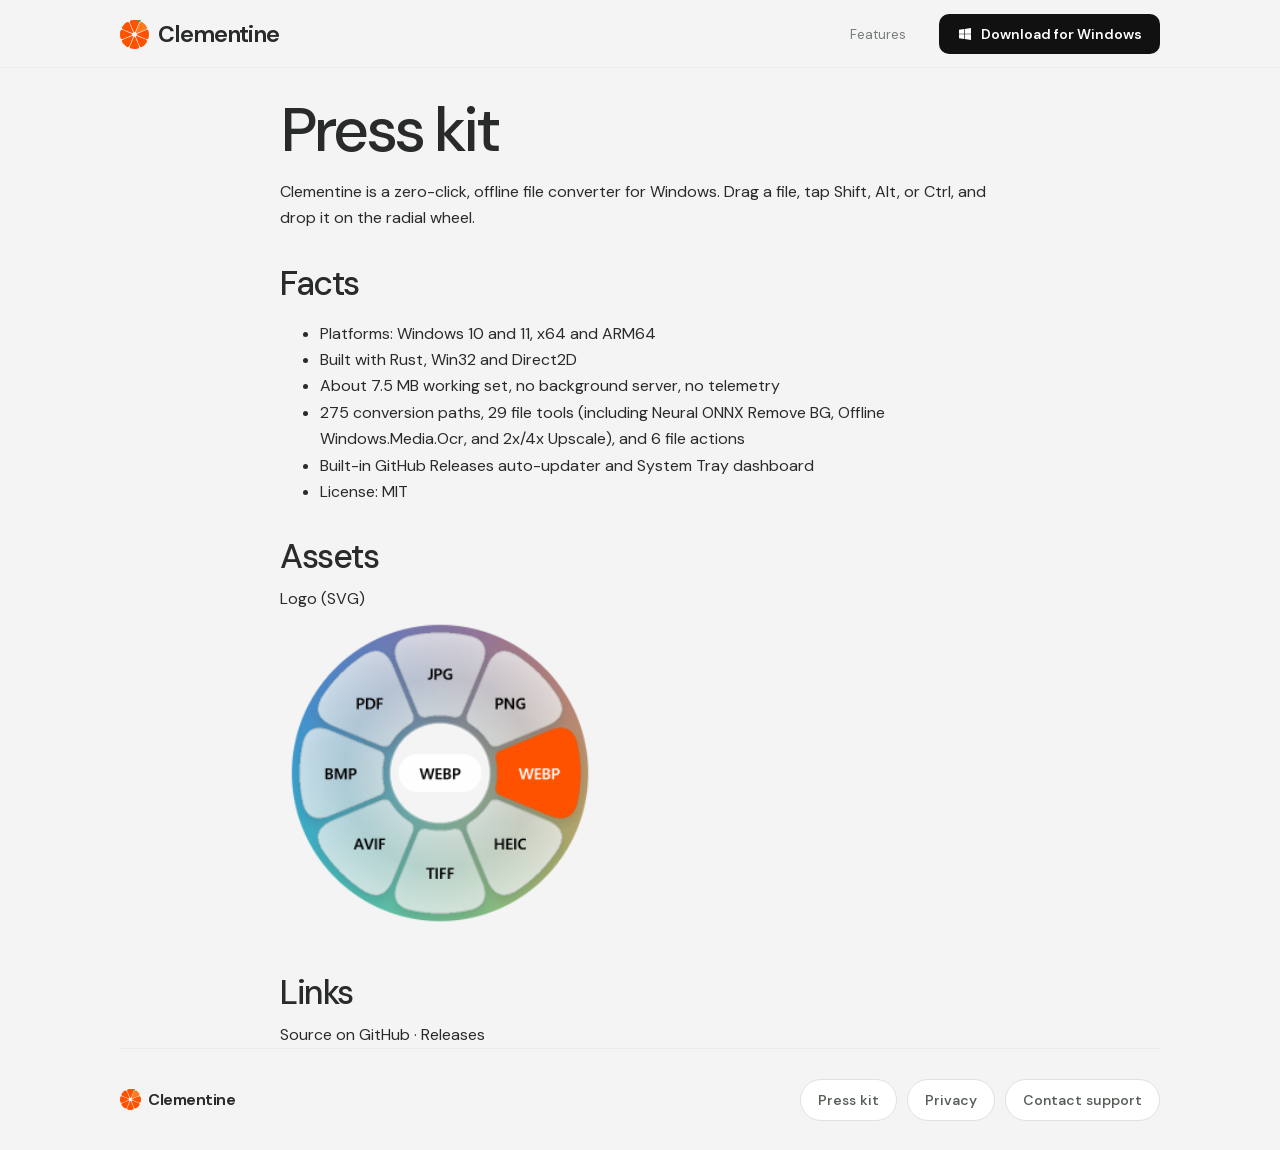
==== commit b909d09f: "feat: release v0.2.1 with offline Windows.Media.Ocr, U2Netp ONNX Remove BG, and 2x/4x CAS Upscale" ====
--- a/web/press.html
+++ b/web/press.html
@@ -17,7 +17,7 @@
       <h1>Press kit</h1>
       <p>Clementine is a zero-click, offline file converter for Windows. Drag a file, tap Shift, Alt, or Ctrl, and drop it on the radial wheel.</p>
       <h2>Facts</h2>
-      <ul><li>Platforms: Windows 10 and 11, x64 and ARM64</li><li>Built with Rust, Win32 and Direct2D</li><li>About 7.5 MB working set, no background server, no telemetry</li><li>275 conversion paths, 27 file tools (including 100% local Remove BG), and 6 file actions</li><li>Built-in GitHub Releases auto-updater and System Tray dashboard</li><li>License: MIT</li></ul>
+      <ul><li>Platforms: Windows 10 and 11, x64 and ARM64</li><li>Built with Rust, Win32 and Direct2D</li><li>About 7.5 MB working set, no background server, no telemetry</li><li>275 conversion paths, 29 file tools (including Neural ONNX Remove BG, Offline Windows.Media.Ocr, and 2x/4x Upscale), and 6 file actions</li><li>Built-in GitHub Releases auto-updater and System Tray dashboard</li><li>License: MIT</li></ul>
       <h2>Assets</h2>
       <p><a href="favicon.svg">Logo (SVG)</a></p>
       <p><img src="images/wheel-conversions.png" alt="Clementine conversion wheel" width="320" /></p>
